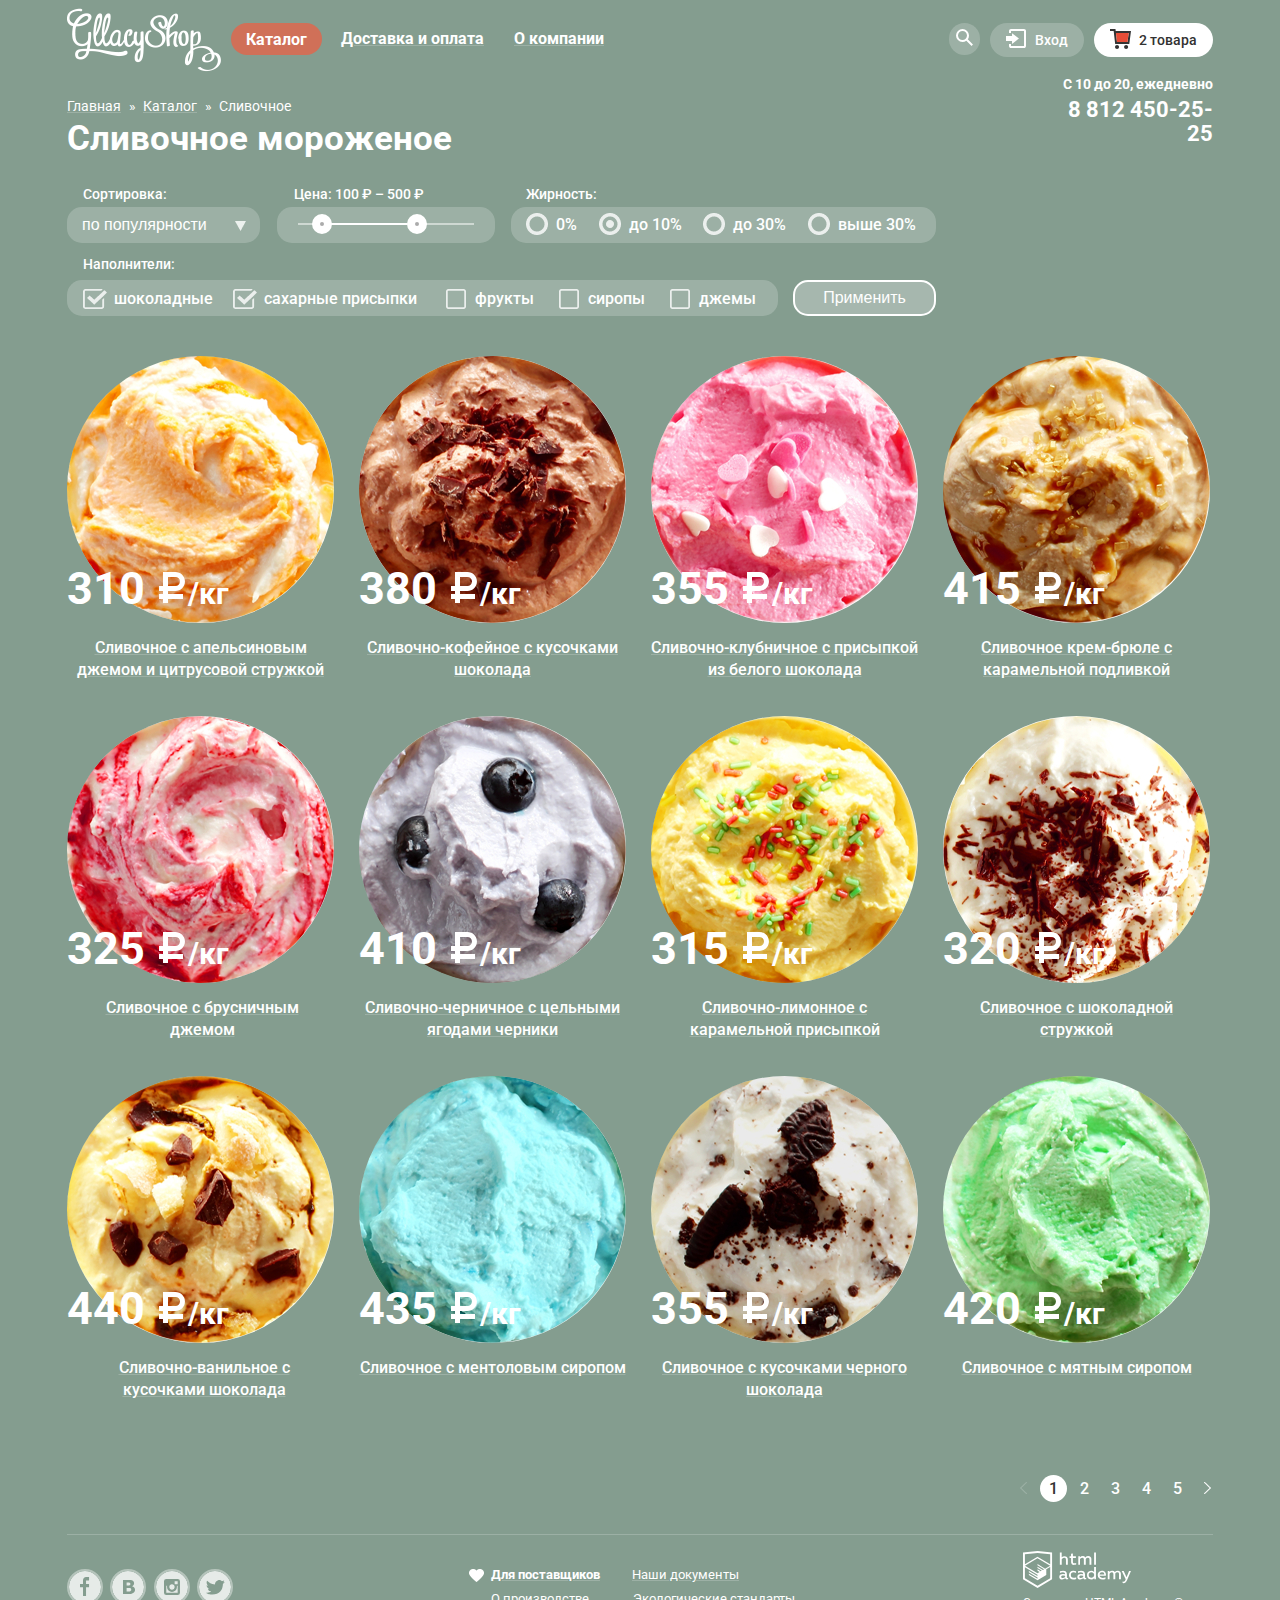
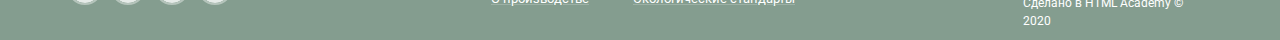
==== catalog.html @ 9cf901d5 "коррекция названий" ====
<!DOCTYPE html>
<html lang="ru">

<head>
  <meta charset="utf-8">
  <title>HTML Academy: Глейси</title>
  <link href="https://fonts.googleapis.com/css?family=Roboto:400,500,700&amp;subset=cyrillic" rel="stylesheet">
  <link href="css/style.css" rel="stylesheet">
</head>

<body>
  <div class="site-wrapper-catalog">
    <div class="page">
      <div class="site-page">
        <header class="main-header">
          <a href="index.html" class="main-header-logo">
            <img src="img/index-logos.svg" width="154" height="64" alt="Логотип Gllacy">
          </a>

          <nav class="main-navigation">
            <ul class="site-navigation">
              <li class="page-current"><a class="current site-navigation-item">Каталог</a>
                <div class="container-sub-menu"></div>
                <ul class="catalog-sub-menu">
                  <li>Новинки</li>
                  <li class="catalog-sub-menu-current">Сливочное</li>
                  <li><a href="#.">Щербеты</a></li>
                  <li><a href="#.">Фруктовый лед</a></li>
                  <li><a href="#.">Мелорин</a></li>
                </ul>
              </li>
              <li><a class="site-navigation-item" href="#.">Доставка и оплата</a></li>
              <li><a class="site-navigation-item" href="#.">О компании</a></li>
            </ul>
          </nav>

          <div class="user-navigation">
            <div class="find">
              <button>
                <svg xmlns="http://www.w3.org/2000/svg" xmlns:xlink="http://www.w3.org/1999/xlink" width="17"
                  height="17" viewBox="0 0 17 17">
                  <path fill="#fff"
                    d="M16.958 15.527L11.75 10.32A6.455 6.455 0 0 0 13 6.5 6.5 6.5 0 1 0 6.5 13a6.465 6.465 0 0 0 3.839-1.263l5.205 5.204 1.414-1.414zM6.5 11C4.019 11 2 8.981 2 6.5S4.019 2 6.5 2 11 4.019 11 6.5 8.981 11 6.5 11z" />
                </svg>
              </button>
              <div class="container-find-popup"></div>
              <div class="find-popup">
                <form class="find" id="search-form" action="/" method="get">
                  <input type="text" placeholder="Что ищем?" />
                </form>
              </div>
            </div>

            <div class="login"><a class="login-link" href="login.html"><svg width="20" height="19" viewBox="0 0 20 19"
                  fill="none" xmlns="http://www.w3.org/2000/svg">
                  <path d="M6.04 14.88L12.96 9.5L6.04 4.13V7.04H0V11.96H6.04V14.88Z" fill="white" />
                  <path
                    d="M18 0H5C4.46957 0 3.96086 0.210714 3.58579 0.585786C3.21071 0.960859 3 1.46957 3 2V4H5V2H18V17H5V15H3V17C3 17.5304 3.21071 18.0391 3.58579 18.4142C3.96086 18.7893 4.46957 19 5 19H18C18.5304 19 19.0391 18.7893 19.4142 18.4142C19.7893 18.0391 20 17.5304 20 17V2C20 1.46957 19.7893 0.960859 19.4142 0.585786C19.0391 0.210714 18.5304 0 18 0Z"
                    fill="white" />
                </svg>Вход</a>
              <div class="container-login-popup"></div>
              <div class="login-popup">
                <form class="login-form" id="login-form" action="/" method="post">
                  <input type="email" name="email" placeholder="Электронная почта">
                  <input type="password" name="password" placeholder="Пароль">
                  <div class="links-container">
                    <button class="button button-login" type="button">Войти</button>
                    <div class="login-popup-links">
                      <a href="#.">Забыли пароль?</a>
                      <a href="#.">Новая регистрация</a>
                    </div>
                  </div>
                </form>
              </div>
            </div>

            <div class="basket">
              <a class="basket-full" href="#."><svg width="21" height="20" viewBox="0 0 21 20" fill="none"
                  xmlns="http://www.w3.org/2000/svg">
                  <path
                    d="M7.03359 20C8.14664 20 9.04894 19.1046 9.04894 18C9.04894 16.8954 8.14664 16 7.03359 16C5.92054 16 5.01823 16.8954 5.01823 18C5.01823 19.1046 5.92054 20 7.03359 20Z"
                    fill="#343434" />
                  <path
                    d="M16.1027 20C17.2157 20 18.118 19.1046 18.118 18C18.118 16.8954 17.2157 16 16.1027 16C14.9896 16 14.0873 16.8954 14.0873 18C14.0873 19.1046 14.9896 20 16.1027 20Z"
                    fill="#343434" />
                  <path
                    d="M5.70345 2L5.46161 0H0V2H3.66795L5.17946 15H19.2869L21 2H5.70345ZM17.5034 13H6.97313L5.96545 4H18.6924L17.5034 13Z"
                    fill="#343434" />
                  <path d="M5.93506 4.03003L6.97297 13H17.5032L18.6923 4.03003H5.93506Z" fill="#E84D37" />
                </svg>2 товара</a>
              <div class="basket-popup">
                <div class="basket-popup-container">
                  <ul class="basket-products">
                    <li class="basket-product">
                      <button class="basket-button-delete"></button>
                      <img src="img/product-one.jpg" width="33" height="33" alt="Сливочное">
                      <p>Пломбир с апельсиновым джемом</p>
                      <p class="weight-price">1,5 кг х <span class="price-for-kg">200 руб.</span></p>
                      <p class="final-price">300 руб.</p>
                    </li>

                    <li class="basket-product">
                      <button class="basket-button-delete"></button>
                      <img src="img/product-three.jpg" width="33" height="33" alt="Сливочно-клубничное">
                      <p class="product-name">Клубничный пломбир с присыпкой из белого шоколада</p>
                      <p class="weight-price">1,5 кг х <span class="price-for-kg">300 руб.</span></p>
                      <p class="final-price">450 руб.</p>
                    </li>
                  </ul>
                  <p class="total">Итого: 750 руб.</p>
                  <button class="button basket-button" type="button">Оформить заказ</button>
                </div>
              </div>
            </div>
          </div>
        </header>

        <div class="phone-number">
          <p>С 10 до 20, ежедневно</p>
          <a href="tel:+78124502525">8 812 450-25-25</a>
        </div>

        <main class="container-catalog">
          <section class="breadcrumbs">
            <h2 class="visually-hidden">Навигация по страницам</h2>
            <ul class="breadcrumbs">
              <li><a href="index.html">Главная</a></li>
              <li><a href="#.">Каталог</a></li>
              <li class="breadcrumbs-current">Сливочное</li>
            </ul>
          </section>

          <h1>Сливочное мороженое</h1>

          <section class="catalog-filter">
            <h2 class="visually-hidden">Сортировка мороженного по критериям</h2>
            <form class="filter" method="get" action="https://echo.htmlacademy.ru">
              <div class="filter-wrapper-1">
                <fieldset class="filter-sorting">
                  <legend class="legend">Сортировка:</legend>
                  <label class="visually-hidden" for="sorting">Сортировка:</label>
                  <select name="sorting" id="sorting" class="select">
                    <option>по популярности</option>
                    <option>сначала недорогие</option>
                    <option>сначала дорогие</option>
                    <option>по жирности</option>
                  </select>
                </fieldset>
                <fieldset class="filter-price">
                  <legend>Цена: 100 ₽ – 500 ₽</legend>
                  <div class="range-controls">
                    <div class="range-line">
                      <div class="range-line-selected"></div>
                    </div>
                    <div class="toggle toggle-min" tabindex="0"></div>
                    <div class="toggle toggle-max" tabindex="0"></div>
                  </div>
                </fieldset>

                <fieldset class="fat-filter">
                  <legend class="legend">Жирность:</legend>
                  <ul>
                    <li class="filter-option">
                      <input class="filter-input-radio visually-hidden" type="radio" name="fat-content" id="fat-0"
                        value="0">
                      <label for="fat-0">0%</label>
                    </li>
                    <li class="filter-option">
                      <input class="filter-input-radio visually-hidden" type="radio" name="fat-content" id="fat-less-10"
                        value="less-10" checked>
                      <label for="fat-less-10">до 10%</label>
                    </li>
                    <li class="filter-option">
                      <input class="filter-input-radio visually-hidden" type="radio" name="fat-content" id="fat-less-30"
                        value="less-30">
                      <label for="fat-less-30">до 30%</label>
                    </li>
                    <li class="filter-option">
                      <input class="filter-input-radio visually-hidden" type="radio" name="fat-content" id="fat-more-30"
                        value="more-30">
                      <label for="fat-more-30">выше 30%</label>
                    </li>
                  </ul>
                </fieldset>
              </div>
              <div class="filter-wrapper-2">
                <fieldset class="filler-filter">
                  <legend class="legend">Наполнители:</legend>
                  <ul>
                    <li class="filter-option">
                      <input class="filter-input-checkbox visually-hidden" type="checkbox" name="chocolate"
                        id="filter-chocolate" checked>
                      <label for="filter-chocolate">шоколадные</label>
                    </li>
                    <li class="filter-option">
                      <input class="filter-input-checkbox visually-hidden" type="checkbox" name="sugar"
                        id="filter-sugar" checked>
                      <label for="filter-sugar">сахарные присыпки</label>
                    </li>
                    <li class="filter-option">
                      <input class="filter-input-checkbox visually-hidden" type="checkbox" name="fruits"
                        id="filter-fruits">
                      <label for="filter-fruits">фрукты</label>
                    </li>
                    <li class="filter-option">
                      <input class="filter-input-checkbox visually-hidden" type="checkbox" name="syrops"
                        id="filter-syrops">
                      <label for="filter-syrops">сиропы</label>
                    </li>
                    <li class="filter-option">
                      <input class="filter-input-checkbox visually-hidden" type="checkbox" name="jams" id="filter-jams">
                      <label for="filter-jams">джемы</label>
                    </li>
                  </ul>
                </fieldset>
                <button type="submit" class="filter-button">Применить</button>
              </div>
            </form>
          </section>

          <section class="products">
            <ul class="products-list">
              <li class="product-item">
                <img src="img/product-one.jpg" width="267" height="267" alt="Сливочное">
                <p class="price">310<span class="currency-weight">/кг</span></p>
                <a href="#.">Сливочное с апельсиновым джемом и цитрусовой стружкой</a>
                <div class="preview">
                  <button class="button" type="button">Быстрый просмотр</button>
                </div>
              </li>
              <li class="product-item">
                <img src="img/product-two.jpg" width="267" height="267" alt="Сливочно-кофейное">
                <p class="price">380<span class="currency-weight">/кг</span></p>
                <a href="#.">Сливочно-кофейное с кусочками шоколада</a>
                <div class="preview">
                  <button class="button" type="button">Быстрый просмотр</button>
                </div>
              </li>
              <li class="product-item">
                <img src="img/product-three.jpg" width="267" height="267" alt="Сливочно-клубничное">
                <p class="price">355<span class="currency-weight">/кг</span></p>
                <a href="#.">Сливочно-клубничное с присыпкой из белого шоколада</a>
                <div class="preview">
                  <button class="button" type="button">Быстрый просмотр</button>
                </div>
              </li>
              <li class="product-item">
                <img src="img/product-four.jpg" width="267" height="267" alt="крем-брюле">
                <p class="price">415<span class="currency-weight">/кг</span></p>
                <a href="#.">Сливочное крем-брюле с карамельной подливкой</a>
                <div class="preview">
                  <button class="button" type="button">Быстрый просмотр</button>
                </div>
              </li>
              <li class="product-item">
                <img src="img/product-five.jpg" width="267" height="267" alt="Сливочное">
                <p class="price">325<span class="currency-weight">/кг</span></p>
                <a href="#.">Сливочное с брусничным джемом</a>
                <div class="preview">
                  <button class="button" type="button">Быстрый просмотр</button>
                </div>
              </li>
              <li class="product-item">
                <img src="img/product-six.jpg" width="267" height="267" alt="Сливочно-кофейное">
                <p class="price">410<span class="currency-weight">/кг</span></p>
                <a href="#.">Сливочно-черничное с цельными ягодами черники</a>
                <div class="preview">
                  <button class="button" type="button">Быстрый просмотр</button>
                </div>
              </li>
              <li class="product-item">
                <img src="img/product-seven.jpg" width="267" height="267" alt="Сливочно-клубничное">
                <p class="price">315<span class="currency-weight">/кг</span></p>
                <a href="#.">Сливочно-лимонное с карамельной присыпкой</a>
                <div class="preview">
                  <button class="button" type="button">Быстрый просмотр</button>
                </div>
              </li>
              <li class="product-item">
                <img src="img/product-eight.jpg" width="267" height="267" alt="крем-брюле">
                <p class="price">320<span class="currency-weight">/кг</span></p>
                <a href="#.">Сливочное с шоколадной стружкой</a>
                <div class="preview">
                  <button class="button" type="button">Быстрый просмотр</button>
                </div>
              </li>
              <li class="product-item">
                <img src="img/product-nine.jpg" width="267" height="267" alt="Сливочное">
                <p class="price">440<span class="currency-weight">/кг</span></p>
                <a href="#.">Сливочно-ванильное с кусочками шоколада</a>
                <div class="preview">
                  <button class="button" type="button">Быстрый просмотр</button>
                </div>
              </li>
              <li class="product-item">
                <img src="img/product-ten.jpg" width="267" height="267" alt="Сливочно-кофейное">
                <p class="price">435<span class="currency-weight">/кг</span></p>
                <a href="#.">Сливочное с ментоловым сиропом</a>
                <div class="preview">
                  <button class="button" type="button">Быстрый просмотр</button>
                </div>
              </li>
              <li class="product-item">
                <img src="img/product-eleven.jpg" width="267" height="267" alt="Сливочно-клубничное">
                <p class="price">355<span class="currency-weight">/кг</span></p>
                <a href="#.">Сливочное с кусочками черного шоколада</a>
                <div class="preview">
                  <button class="button" type="button">Быстрый просмотр</button>
                </div>
              </li>
              <li class="product-item">
                <img src="img/product-twelve.jpg" width="267" height="267" alt="крем-брюле">
                <p class="price">420<span class="currency-weight">/кг</span></p>
                <a href="#.">Сливочное с мятным сиропом</a>
                <div class="preview">
                  <button class="button" type="button">Быстрый просмотр</button>
                </div>
              </li>
            </ul>
          </section>

          <div class="paginator">
            <ul class="pagination">
              <li class="disabled"><a href="#."><img src="img/pagination-back.png" width="7" height="12"
                    alt="arrow-back"></a></li>
              <li class="pagination-current"><a href="#.">1</a></li>
              <li><a href="#.">2</a></li>
              <li><a href="#.">3</a></li>
              <li><a href="#.">4</a></li>
              <li><a href="#.">5</a></li>
              <li><a href="#."><img src="img/pagination-next.png" width="7" height="12" alt="arrow-next"></a></li>
            </ul>
          </div>
        </main>

        <footer class="footer footer-catalog">
          <ul class="footer-social">
            <li>
              <a class="social-button" href="#.">
                <svg xmlns="http://www.w3.org/2000/svg" width="32" height="32" viewBox="0 0 32 32">
                  <path fill="#FFF"
                    d="M16 0C7.164 0 0 7.163 0 16s7.164 16 16 16c8.837 0 16-7.164 16-16S24.837 0 16 0zm4.062 9.455h-3.021v3.444h3.021v3.445h-3.021v8.61H14.02v-8.61H11v-3.445h3.021V9.455c0-1.902 1.353-3.445 3.021-3.445h3.021v3.445z" />
                </svg>
              </a>
            </li>
            <li>
              <a class="social-button" href="#.">
                <svg xmlns="http://www.w3.org/2000/svg" width="32" height="32" viewBox="0 0 32 32">
                  <g fill="#FFF">
                    <path
                      d="M16.637 14.495c.402-.019.719-.082.951-.188.326-.145.54-.33.641-.559.101-.229.15-.496.15-.797 0-.232-.058-.465-.174-.697-.116-.232-.322-.405-.617-.517-.264-.1-.592-.155-.984-.165a76.242 76.242 0 0 0-1.652-.014h-.339v2.965h.565c.571 0 1.057-.009 1.459-.028zM18.118 17.084c-.282-.081-.672-.125-1.166-.132a127.97 127.97 0 0 0-1.55-.009h-.79v3.493h.264c1.014 0 1.74-.003 2.18-.009a3.2 3.2 0 0 0 1.212-.245c.377-.157.633-.364.774-.625s.214-.562.214-.9c0-.446-.088-.788-.261-1.03-.17-.241-.464-.423-.877-.543z" />
                    <path
                      d="M16 0C7.164 0 0 7.164 0 16c0 8.837 7.164 16 16 16 8.837 0 16-7.163 16-16 0-8.836-7.163-16-16-16zm6.602 20.531a3.73 3.73 0 0 1-1.124 1.327c-.552.415-1.161.71-1.823.886s-1.501.264-2.519.264h-6.121V8.987h5.443c1.13 0 1.957.038 2.48.113a5.126 5.126 0 0 1 1.561.5c.533.27.929.632 1.189 1.087.26.455.392.975.392 1.558 0 .678-.179 1.278-.536 1.795-.358.518-.863.92-1.517 1.208v.075c.917.182 1.642.559 2.179 1.13.537.571.807 1.325.807 2.261 0 .678-.138 1.283-.411 1.817z" />
                  </g>
                </svg>
              </a>
            </li>
            <li>
              <a class="social-button" href="#.">
                <svg xmlns="http://www.w3.org/2000/svg" width="32" height="32" viewBox="0 0 32 32">
                  <g fill="#FFF">
                    <path
                      d="M20.916 16a4.938 4.938 0 1 1-9.877 0c0-.394.051-.773.138-1.14h-.897v6.838h11.396V14.86h-.897c.086.367.137.746.137 1.14z" />
                    <path
                      d="M15.978 18.659c1.466 0 2.659-1.193 2.659-2.659s-1.193-2.659-2.659-2.659c-1.466 0-2.659 1.193-2.659 2.659s1.192 2.659 2.659 2.659zM18.637 10.302h3.039v3.039h-3.039z" />
                    <path
                      d="M16 0C7.164 0 0 7.164 0 16c0 8.837 7.164 16 16 16 8.837 0 16-7.163 16-16 0-8.836-7.163-16-16-16zm7.955 21.698a2.285 2.285 0 0 1-2.279 2.279H10.279A2.285 2.285 0 0 1 8 21.698V10.302a2.286 2.286 0 0 1 2.279-2.279h11.396a2.286 2.286 0 0 1 2.279 2.279v11.396z" />
                  </g>
                </svg>
              </a>
            </li>
            <li>
              <a class="social-button" href="#.">
                <svg xmlns="http://www.w3.org/2000/svg" width="32" height="32" viewBox="0 0 32 32">
                  <path fill="#FFF"
                    d="M16 0C7.164 0 0 7.164 0 16c0 8.837 7.164 16 16 16 8.837 0 16-7.163 16-16 0-8.836-7.163-16-16-16zm7.944 12.809c-.251 6.516-3.463 10.832-10.992 10.702h-.486c-.447 0-4.543-.443-5.344-1.823 2.479.19 4.247-.406 5.12-1.136-1.048-.289-2.923-.461-3.251-2.848.384.104.618.221 1.299.113-1.307-.824-2.758-1.519-2.679-3.643.311.317 1.164.518 1.46.457-.768-.233-2.149-3.244-.974-4.781 1.984 1.79 4.075 3.482 7.804 3.643.227-2.214 1.24-3.699 3.168-4.325 1.84-.479 3.255.26 3.901 1.138.737-.224 1.453-.466 2.193-.685-.004.833-.569 1.463-.935 1.709.747.165 1.423-.475 1.423-.475-.184.963-1.094 1.725-1.707 1.954z" />
                </svg>
              </a>
            </li>
          </ul>

          <ul class="about-company">
            <li><a href="#.">Для поставщиков</a></li>
            <li><a href="#.">Наши документы</a></li>
            <li><a href="#.">О производстве</a></li>
            <li><a href="#.">Экологические стандарты</a></li>
          </ul>

          <div class="footer-copyright">
            <a class="footer-copyright-logo">
              <svg id="Layer_1" data-name="Layer 1" xmlns="http://www.w3.org/2000/svg" viewBox="0 0 108.08 36.85"
                width="108" height="39">
                <title>HTML-Academy</title>
                <path
                  d="M44.61,26.88a2,2,0,0,0,.55-0.1v1.33a3.25,3.25,0,0,1-1.18.21,1.67,1.67,0,0,1-1.67-1,4.84,4.84,0,0,1-3.14,1.08c-1.51,0-2.91-.83-2.91-2.55,0-2.13,2-2.79,3.71-2.79a11.08,11.08,0,0,1,2.17.25v-0.3c0-1-.76-1.77-2.19-1.77a7.42,7.42,0,0,0-3,.64v-1.7a10.21,10.21,0,0,1,3.19-.55c2.36,0,3.81,1.12,3.81,3.65v3a0.54,0.54,0,0,0,.49.59h0.17Zm-6.44-1.13A1.35,1.35,0,0,0,39.63,27h0.11a3.39,3.39,0,0,0,2.41-1V24.58a9.72,9.72,0,0,0-1.81-.21c-1,0-2.16.33-2.16,1.38h0Zm12.36-6.11a5,5,0,0,1,2.57.64V22a4.08,4.08,0,0,0-2.3-.7,2.75,2.75,0,1,0,0,5.49,5,5,0,0,0,2.43-.64v1.71a6.27,6.27,0,0,1-2.76.57A4.21,4.21,0,0,1,46,24.51q0-.21,0-0.41a4.32,4.32,0,0,1,4.18-4.46h0.38Zm12.17,7.24a2,2,0,0,0,.55-0.1v1.33a3.25,3.25,0,0,1-1.18.21,1.67,1.67,0,0,1-1.67-1,4.84,4.84,0,0,1-3.14,1.08c-1.51,0-2.91-.83-2.91-2.55,0-2.13,2-2.79,3.71-2.79a11.08,11.08,0,0,1,2.17.25v-0.3c0-1-.76-1.77-2.19-1.77a7.42,7.42,0,0,0-3,.64v-1.7a10.21,10.21,0,0,1,3.19-.55c2.36,0,3.81,1.12,3.81,3.65v3a0.54,0.54,0,0,0,.49.59h0.17Zm-6.44-1.13A1.35,1.35,0,0,0,57.73,27h0.11a3.39,3.39,0,0,0,2.41-1V24.58a9.72,9.72,0,0,0-1.81-.21c-1.06,0-2.16.33-2.16,1.38h0ZM73,16V28.2H71.35V26.88a3.88,3.88,0,0,1-3.19,1.54,4.4,4.4,0,0,1,0-8.78,3.81,3.81,0,0,1,3,1.3V16H73Zm-4.53,5.22a2.76,2.76,0,1,0,0,5.52A2.86,2.86,0,0,0,71.15,25V23A2.91,2.91,0,0,0,68.49,21.27ZM79,19.64c3.31,0,4.46,2.68,3.92,5.09H76.7c0.21,1.5,1.67,2.11,3.19,2.11a6.11,6.11,0,0,0,2.64-.59v1.6a7.14,7.14,0,0,1-3,.57C77,28.42,74.78,27,74.78,24a4.18,4.18,0,0,1,4-4.39H79Zm0.09,1.54a2.28,2.28,0,0,0-2.44,2.1v0.06H81.3A2,2,0,0,0,79.13,21.18Zm5.73,7V19.87h1.65v1a3.81,3.81,0,0,1,2.78-1.27A2.86,2.86,0,0,1,91.89,21a4.12,4.12,0,0,1,2.91-1.33A3.06,3.06,0,0,1,98,23V28.2h-1.9V23.05a1.59,1.59,0,0,0-1.42-1.75H94.42a2.8,2.8,0,0,0-2.07,1.12V28.2h-1.9V23.05A1.59,1.59,0,0,0,89,21.31H88.8a3,3,0,0,0-2.21,1.29v5.63H84.86Zm21.31-8.33h1.9l-3.91,9.46c-0.9,2.17-2.09,2.86-3.35,2.86a4.76,4.76,0,0,1-1.1-.14V30.46a2.86,2.86,0,0,0,.85.12c0.9,0,1.58-.64,2.07-1.9l0.17-.42-4-8.4h2l2.86,6.29ZM38.73,1.46V6.22a3.81,3.81,0,0,1,2.7-1.14,3.25,3.25,0,0,1,3.44,3.4v5.15H43V8.72a1.81,1.81,0,0,0-1.61-2h-0.3a2.93,2.93,0,0,0-2.32,1.39v5.52h-1.9V1.46h1.9ZM49.94,2.31v3h3V6.91h-3v3.81c0,1.1.5,1.46,1.58,1.46a4.49,4.49,0,0,0,1.69-.33v1.6A6.8,6.8,0,0,1,51,13.8a2.55,2.55,0,0,1-2.86-2.74V6.89H46.58V5.26h1.5V2.74Zm5.4,11.31V5.28H57v1A3.81,3.81,0,0,1,59.77,5a2.86,2.86,0,0,1,2.6,1.33A4.12,4.12,0,0,1,65.28,5,3.06,3.06,0,0,1,68.44,8.4v5.21h-1.9V8.46a1.59,1.59,0,0,0-1.42-1.75H64.89a2.8,2.8,0,0,0-2.07,1.12v5.78h-1.9V8.46A1.59,1.59,0,0,0,59.5,6.71H59.27A3,3,0,0,0,57.06,8v5.63H55.34ZM71.17,1.45H73V13.6H71.17V1.45ZM14.71,0H14.55L0,1.54V28.21l14.55,8.66,14.55-8.66V1.54Zm12.5,27.1L14.55,34.64,1.9,27.12V16.18l12.59,7.5V25L5.86,19.9v1.31l8.68,5.21v1.39L5.87,22.65V24l8.68,5.21,8.75-5.24V18.31L27.2,16V27.12Zm0-12.53-3.48,2-1.6,1L14.51,13v1.31L21,18.23H21l-0.14.09-1,.54-5.37-3.2V17l4.24,2.52-1,.67-3.2-1.9v1.31l2.1,1.24L14.5,22.1,2,14.65,14.51,7.11Zm0-1.32L14.49,5.76,1.91,13.25v-10L14.56,1.92,27.21,3.25v10h0Z"
                  transform="translate(0 -0.02)" fill="#fff" />
              </svg>
            </a>
            <p>Сделано в <a href="https://htmlacademy.ru/intensive/htmlcss">HTML Academy </a>© 2020</p>
          </div>
        </footer>
      </div>
    </div>
  </div>
</body>

</html>
---- css/style.css ----
body {
  width: 100%;
  margin: 0;
  padding: 0;
  color: #000000;
  font-family: "Roboto", Arial, sans-serif;
  font-size: 16px;
  font-weight: 400;
  line-height: 22px;
}

.page {
  max-width: 1200px;
  margin: auto;
  padding: 0;
  color: #000000;
}

.site-page {
  width: 1146px;
  padding-left: 27px;
  padding-right: 27px;
  margin: 0 auto;
  position: relative;
}

.visually-hidden {
  position: absolute;
  width: 1px;
  height: 1px;
  margin: -1px;
  border: 0;
  padding: 0;
  white-space: nowrap;
  clip-path: inset(100%);
  clip: rect(0 0 0 0);
  overflow: hidden;
}

.button {
  display: inline-block;
  padding: 10px 44px;
  font-size: 18px;
  font-weight: 700;
  line-height: 24px;
  text-align: center;
  color: #ffffff;
  vertical-align: top;
  text-decoration: none;
  text-shadow: 0 2px 5px rgba(160, 32, 11, 0.76);
  background: #f26843;
  background: linear-gradient(to bottom, #f26843 0%, #e74a35 100%);
  border-radius: 50px;
  box-shadow: 0 2px 2px rgba(172, 16, 0, 0.64);
  border: none;
  outline: none;
  cursor: pointer;
  white-space: nowrap;
}

.button:hover {
  background: linear-gradient(to bottom, #f58669 0%, #ec6f5e 100%);
  box-shadow: 0 2px 2px rgba(172, 16, 0, 1);
}

.button:active {
  background: linear-gradient(to bottom, #d84732 0%, #e1613e 100%);
  box-shadow: inset 0 2px 2px rgba(172, 16, 0, 1);
}
/*!
  * ===========================================================
  * HEADER SECTION
  * ===========================================================
  */
.main-header {
  max-width: 1200px;
  display: flex;
  flex-direction: row;
  padding: 8px 0 10px 0;
}

.main-navigation {
  margin-left: 10px;
}

.site-navigation {
  margin: 12px 0px;
  padding: 0;
  display: flex;
  flex-wrap: wrap;
  font-size: 16px;
  font-weight: 700;
  line-height: 18px;
}

.site-navigation li {
  list-style: none;
}

.site-navigation a {
  padding: 10px 15px;
  color: #ffffff;
  background-color: transparent;
  list-style: none;
  text-decoration: none;
  display: block;
}

.site-navigation .site-navigation-item {
  text-decoration: underline;
  text-decoration-color: rgba(255, 255, 255, 0.2);
}

.site-navigation-item:hover {
  border-radius: 25px;
}

.site-navigation-item:active {
  box-shadow: inset 0px 2px 1px #696969;
}

.site-navigation a:hover {
  background-color: #ffffff;
  color: #000000;
  list-style: none;
}

.site-navigation a:active {
  background: #ededed;
}

.site-navigation > li {
  position: relative;
}

.catalog-sub-menu li,
.catalog-sub-menu a {
  margin: 0;
  padding: 0;
  list-style: none;
}

.catalog-sub-menu {
  position: absolute;
  color: #000000;
  top: 44px;
  left: -9px;
  z-index: 10;
  display: none;
  width: 146px;
  padding: 10px 0 0 0;
  box-shadow: 0 20px 20px rgba(0, 0, 0, 0.4);
  background-color: #ffffff;
  border-radius: 5px;
}

.catalog-sub-menu a {
  margin: 0;
  padding: 10px 20px 10px 21px;
  color: #000000;
  font-size: 14px;
  font-weight: 400;
  line-height: 16px;
  border-radius: 0;
}

.catalog-sub-menu li:first-child {
  padding: 0 20px 10px 21px;
  position: relative;
  font-weight: bold;
  font-size: 14px;
  line-height: 18px;
}

.catalog-sub-menu li:first-child:before {
  content: "";
  position: absolute;
  top: 28px;
  left: 7px;
  width: 128px;
  height: 1px;
  background-image: url("../img/catalog-line.png");
  background-repeat: no-repeat;
  background-position: 0 0;
}

.catalog-sub-menu li:last-child a {
  border-radius: 0 0 5px 5px;
}

.catalog-sub-menu li:last-child a:hover {
  border-radius: 0 0 5px 5px;
}

.catalog-sub-menu li:hover a {
  background-color: #fbded8;
}

.catalog-sub-menu li a:active {
  background-color: #f6b5a5;
}

.site-navigation > li:hover .catalog-sub-menu {
  display: block;
}

.user-navigation {
  padding: 0;
  display: flex;
  flex-wrap: wrap;
  font-size: 14px;
  font-weight: 500;
  line-height: 16px;
  margin: 15px 0px;
  margin-left: auto;
}

.user-navigation a:hover {
  background-color: #ffffff;
  color: #000000;
}

.find {
  position: relative;
}

.find button {
  padding: 6px 7px;
  border-radius: 25px;
  background-color: rgba(255, 255, 255, 0.2);
  outline: none;
  position: relative;
  border: none;
}

.find button:hover {
  background-color: #ffffff;
}

.find button:hover path,
.find button:focus path {
  fill: #000000;
}

.find-popup {
  max-width: 341px;
  max-height: 84px;
  box-shadow: 0 20px 20px rgba(0, 0, 0, 0.4);
  background: #f8f7f4;
  padding: 22px 13px;
  border-radius: 7px;
  top: 40px;
  right: 0px;
  position: absolute;
  z-index: 20;
  display: none;
}

.find-popup input {
  margin: 0;
  padding: 0;
  padding: 15px;
  width: 311px;
  height: 44px;
  border: 1px solid #d3d3d2;
  background-color: #ffffff;
  font-family: "Roboto", Arial, sans-serif;
  color: #000000;
  font-style: normal;
  font-weight: bold;
  font-size: 14px;
  line-height: 16px;
  outline-color: rgba(46, 136, 228, 0.52);
  border-radius: 7px;
  box-sizing: border-box;
}

.find-popup input::placeholder {
  font-family: "Roboto", Arial, sans-serif;
  color: #999999;
  font-style: normal;
  font-weight: normal;
  font-size: 14px;
  line-height: 16px;
  -moz-in: 10px;
}

.find:hover .find-popup {
  display: block;
}

.login {
  position: relative;
  margin: 0 10px;
}

.login-link {
  padding: 9px 16px 9px 45px;
  position: relative;
  color: #ffffff;
  background-color: rgba(255, 255, 255, 0.2);
  list-style: none;
  text-decoration: none;
  display: block;
  border-radius: 25px;
}

.login-link svg {
  content: "";
  position: absolute;
  top: 6px;
  left: 16px;
  width: 20px;
  height: 19px;
}

.login-link:hover svg path {
  fill: #000000;
}

.login {
  position: relative;
}

.login-popup {
  max-width: 277px;
  box-shadow: 0 20px 20px rgba(0, 0, 0, 0.4);
  background: #f8f7f4;
  padding: 20px 18px;
  border-radius: 7px;
  position: absolute;
  display: none;
  top: 40px;
  right: 0px;
  z-index: 20;
}

.login-popup input {
  width: 241px;
  height: 44px;
  margin-bottom: 20px;
  border-radius: 7px;
  padding: 15px;
  border: 1px solid #d3d3d2;
  background-color: #ffffff;
  box-sizing: border-box;
  font-family: "Roboto", Arial, sans-serif;
  color: #000000;
  font-style: normal;
  font-weight: bold;
  font-size: 14px;
  line-height: 16px;
  outline-color: rgba(46, 136, 228, 0.52);
}

.login-popup input::placeholder {
  font-family: "Roboto", Arial, sans-serif;
  color: #999999;
  font-style: normal;
  font-weight: normal;
  font-size: 14px;
  line-height: 16px;
}

.button-login {
  padding: 0px 25px;
  color: #fefefe;
  font-size: 18px;
  font-weight: 700;
  line-height: 24px;
}

.links-container {
  max-height: 44px;
  display: flex;
}

.login-popup-links a {
  padding: 0;
  margin: 0;
  width: 120px;
  display: inline-block;
  vertical-align: top;
  color: #323232;
  font-size: 13px;
  font-weight: 400;
  line-height: 24px;
  padding-left: 25px;
  background-color: transparent;
  text-decoration: underline;
  text-decoration-color: rgba(50, 50, 50, 0.302);
}

.login-popup-links {
  width: 120px;
  background: transparent;
}

.login-popup-links a:hover,
.login-popup-links a:active,
.login-popup-links a:focus {
  color: #e84d37;
  background-color: transparent;
  text-decoration-color: rgba(232, 77, 55, 0.302);
}

.login:hover .login-popup {
  display: block;
}

.basket {
  font-size: 14px;
  font-weight: 500;
  line-height: 16px;
}

.basket a {
  padding: 9px 16px 9px 45px;
  position: relative;
  color: #ffffff;
  background-color: rgba(255, 255, 255, 0.2);
  list-style: none;
  text-decoration: none;
  display: block;
  border-radius: 25px;
}

.basket-text svg{
  content: "";
  position: absolute;
  top: 6px;
  left: 16px;
  width: 21px;
  height: 20px;
  background-color: transparent;
}

.basket-text:hover svg g{
  fill: #000000;
}

.container-sub-menu {
  margin: 0;
  position: absolute;
  top: 38px;
  left: 5px;
  display: block;
  width: 80px;
  height: 10px;
  background-color: transparent;
}

.container-find-popup {
  margin: 0;
  position: absolute;
  top: 32px;
  left: 0px;
  z-index: 9;
  display: block;
  width: 30px;
  height: 10px;
  background-color: transparent;
}

.container-login-popup {
  margin: 0;
  position: absolute;
  top: 32px;
  left: 5px;
  z-index: 9;
  display: block;
  width: 80px;
  height: 10px;
  background-color: transparent;
}
/*!
  * ===========================================================
  * SLIDESHOW SECTION
  * ===========================================================
  */
.slider-show {
  min-height: 540px;
  position: relative;
  margin-bottom: 26px;
}

.site-wrapper {
  width: 100%;
  margin: 0 auto;
  padding: 0;
  color: #000000;
  background-color: #849d8f;
  background-image: url("../img/slider-1.png");
  background-repeat: no-repeat;
  background-position: top center;
  transition: background-image 0.5s ease, background-color 0.5s ease;
}

.site-wrapper-catalog {
  width: 100%;
  margin: auto;
  padding: 0;
  color: #000000;
  background-color: #849d8f;
  background-repeat: repeat;
  background-position: 0 0;
}

.site-wrapper-1 {
  background-color: #849d8f;
  background-image: url("../img/slider-1.png");
}

.site-wrapper-2 {
  background-color: #8996a6;
  background-image: url("../img/slider-2.png");
}

.site-wrapper-3 {
  background-color: #9d8b84;
  background-image: url("../img/slider-3.png");
}

.slider-container {
  width: 900px;
  margin-left: 27px;
  position: absolute;
  top: 310px;
  left: 100px;
  margin: 0 auto;
  padding: 0 20px;
}

.slider-item {
  position: relative;
  text-align: center;
  color: #ffffff;
}

.slider-list {
  margin: 0;
  padding: 0;
  list-style: none;
}

.slider {
  display: none;
}

.slider-current {
  display: block;
}

.slider-title {
  width: 700px;
  margin: 0 auto;
  padding: 6px 0 26px 0;
  font-size: 60px;
  font-weight: 700;
  line-height: 60px;
  text-align: center;
  color: #ffffff;
}

.slider-button {
  margin-left: auto;
  font-weight: 600;
  font-size: 31px;
  line-height: 41px;
}

.slider-controls {
  position: absolute;
  left: 0;
  bottom: 36px;
  z-index: 9;
  font-size: 0;
}

.slider-controls button {
  display: inline-block;
  width: 21px;
  height: 21px;
  margin-right: 8px;
  vertical-align: top;
  background-color: transparent;
  border: 2px solid #ffffff;
  border-radius: 50%;
  cursor: pointer;
  outline: none;
}

.slider-controls .current {
  background-color: #ffffff;
}

.slider-controls button:hover {
  background: rgba(255, 255, 255, 0.4);
}

.slider-controls button:active {
  background: rgba(255, 255, 255, 1);
}

.phone-number {
  width: 168px;
  position: absolute;
  text-align: right;
  top: 76px;
  right: 27px;
  z-index: 19;
}

.phone-number p {
  color: #ffffff;
  font-size: 14px;
  font-weight: 700;
  line-height: 16px;
  z-index: -1;
}

.phone-number a {
  display: inline-block;
  margin: 0;
  padding: 0;
  color: #ffffff;
  font-size: 22px;
  font-weight: 700;
  line-height: 24px;
  padding-top: 6px;

}
/*!
  * ===========================================================
  * PRODUCTS SECTION
  * ===========================================================
  */
.products {
  color: #ffffff;
}

.products-list {
  display: flex;
  flex-wrap: wrap;
  justify-content: space-between;
}
.products-list li {
  list-style: none;
  margin: 0;
  padding: 0;
  list-style: none;
  display: inline-block;
  margin-bottom: 35px;
}

.product-item {
  width: 270px;
  position: relative;
  z-index: 0;
}

.product-item img {
  border-radius: 50%;
}

.hit {
  position: relative;
}

.hit:before {
  content: "";
  position: absolute;
  width: 61px;
  height: 61px;
  background-image: url("../img/hit.svg");
  background-position: 0 0;
  background-repeat: no-repeat;
  top: 0px;
  left: 0px;
  z-index: 3;
}

.price {
  font-size: 45px;
  font-weight: 700;
  line-height: 45px;
  position: absolute;
  bottom: 65px;
  left: 0px;
}

.currency-weight:before {
  position: absolute;
  content: "";
  position: absolute;
  width: 30px;
  height: 35px;
  top: 4px;
  left: 90px;
  background-image: url("../img/ruble.svg");
  background-position: 0 0;
  background-repeat: no-repeat;
}

.currency-weight {
  padding-left: 43px;
  font-size: 30px;
  font-weight: 700;
  line-height: 45px;
}

.product-item a {
  padding: 0;
  padding-top: 8px;
  margin: 0;
  width: 267px;
  cursor: pointer;
  font-weight: 500;
  font-size: 16px;
  line-height: 22px;
  color: #ffffff;
  text-decoration: underline;
  text-decoration-color: rgba(255, 255, 255, 0.2);
  display: inline-block;
  vertical-align: middle;
  text-align: center;
}

.product-item a:hover,
.product-item a:active {
  color: #FFBC9E;
  text-decoration-color: rgba(255, 188, 158, 0.3);
}

.preview {
  display: none;
  position: absolute;
  bottom: -75px;
  left: -4.86%;
  width: 100%;
  height: 105%;
  padding: 20px 4.86%;
  padding-bottom: 48px;
  background-color: rgba(255, 255, 255, 0.3);
  text-align: center;
  border-radius: 5px;
  box-shadow: 0px 20px 20px 0px rgba(0, 0, 0, 0.4);
  z-index: -1;
}

.product-item:hover .preview {
  display: block;
}

.preview button {
  margin-top: 320px;
  z-index: 2;
}

.product-item:hover .preview,
.product-item:focus .preview,
.product-item:hover .preview button,
.product-item:focus .preview button {
  opacity: 1;
}

.product-item:hover,
.product-item:focus {
  z-index: 1;
}
/*!
  * ===========================================================
  *  SECTION BLOCKS
  * ===========================================================
  */
.blocks {
  min-height: 306px;
  margin-top: 6px;
  margin-bottom: 40px;
}

.seo {
  padding: 24px 23px 30px 20px;
  text-align: left;
  background-image: url("../img/seo-backgrond.png");
  background-color: transparent;
  background-position: 0 0;
  background-repeat: repeat;
  display: flex;
  flex-wrap: wrap;
  border-radius: 20px;
  margin-bottom: 40px;
  
}

.seo h2 {
  margin: 0;
  padding: 0;
  width: 100%;
  font-size: 24px;
  font-weight: 700;
  line-height: 30px;
  color: #323232;
}

.text {
  margin: 0;
  padding: 0;
  padding-left: 53px;
  display: flex;
  justify-content: space-between;
  flex-wrap: wrap;
}

.text li {
  color: #3c2f29;
  list-style: none;
  position: relative;
  width: 480px;
  position: relative;
  font-size: 16px;
  line-height: 22px;
  font-weight: 400;
  padding-top: 20px;
}

.text li:first-child::before {
  content: "";
  position: absolute;
  width: 49px;
  height: 49px;
  left: -55px;
  top: 6px;
  background-image: url("../img/icecream.svg");
  background-repeat: no-repeat;
  background-position: 0 0px;
}
.text li:nth-child(2):before {
  content: "";
  position: absolute;
  width: 49px;
  height: 49px;
  left: -55px;
  top: 6px;
  background-image: url("../img/cow.svg");
  background-position: 0 0;
  background-repeat: no-repeat;
}

.text li:nth-child(3):before {
  content: "";
  position: absolute;
  width: 49px;
  height: 49px;
  left: -55px;
  top: 8px;
  background-image: url("../img/leaf.svg");
  background-repeat: no-repeat;
  background-position: 0 0;
}

.text li:last-child:before {
  content: "";
  position: absolute;
  width: 49px;
  height: 49px;
  left: -55px;
  top: 8px;
  background-image: url("../img/termo.svg");
  background-position: 0 0;
  background-repeat: no-repeat;
}
/*!
  * ===========================================================
  *  SECTION CARDS
  * ===========================================================
  */
.cards {
  display: flex;
  justify-content: space-between;
  margin-bottom: 40px;
  box-sizing: border-box;
  width: 100%;
  margin-bottom: 38px;
}

.card {
  width: 560px;
  border-radius: 20px;
  padding: 16px 22px 22px 16px;
  text-align: left;
  
}

.card h2 {
  margin: 0;
  padding: 0;
  font-size: 35px;
  font-weight: 700;
  line-height: 41px;
  margin-bottom: 15px;
  box-sizing: border-box;
  width: 100%;
}

.card p {
  margin: 0;
  padding: 0;
  font-size: 18px;
  line-height: 22px;
  font-weight: 700;
  padding-bottom: 45px;
  box-sizing: border-box;
}

.card-raspberry {
  background: #9f0625;
  color: #ffffff;
  background-image: url("../img/raspberry.jpg");
  background-color: transparent;
  background-position: 0 0;
  background-repeat: no-repeat;
}

.card-chocolate {
  background: #260c00;
  color: #ffffff;
  background-image: url("../img/chocolate.jpg");
  background-color: transparent;
  background-position: 0 0;
  background-repeat: no-repeat;
  margin-left: 20px;
}

.card-raspberry,
.card-chocolate {
  position: relative;
}

.card-button {
  float: right;
  padding-left: 22px;
  padding-right: 22px;
}

.news {
  background-image: url("../img/blog-background.jpg");
  color: #323232;
  background-position: 0 0;
  background-repeat: no-repeat;
  padding-left: 20px;
  padding-top: 18px;
}

.news p {
  margin: 0;
  padding: 0;
  padding-bottom: 3px;
  color: #323232;
  font-size: 16px;
  font-weight: 500;
  line-height: 22px;
  width: 100%;
}

.news a {
  margin: 0;
  padding: 0;
  display: inline-block;
  width: 287px;
  font-size: 24px;
  font-weight: 700;
  line-height: 30px;
  color: #323232;
  background-color: rgba(255, 255, 255, 0.2);
}

.news a:hover,
.news a:focus,
.news a:active {
  color: #e84d37;
  -webkit-text-decoration-color: rgba(232, 77, 55, 0.302);
  text-decoration-color: rgba(232, 77, 55, 0.302);
}

.email {
  background: #f8f7f3;
  border: 5px solid transparent;
  border-image-source: url("../img/mail-border.png");
  border-image-slice: 5;
  margin-left: 32px;
}

.email p {
  color: #5b5a56;
  margin: 0;
  padding: 8px 0 45px 5px;
  font-size: 16px;
  line-height: 22px;
  font-weight: normal;
}

.email input {
  width: 368px;
  height: 44px;
  padding-left: 20px;
  padding-right: 20px;
  border-radius: 5px;
  outline-color: rgba(46, 136, 228, 0.52);
  border: 1px solid rgba(178, 178, 178, 0.52);
  margin: 0 0 10px 5px;
  box-sizing: border-box;
  font-family: "Roboto", Arial, sans-serif;
  color: #000000;
  font-style: normal;
  font-weight: bold;
  font-size: 16px;
  line-height: 24px;
}

.email button {
  padding: 10px 15px;
  margin-left: 5px;
}

.email input::placeholder {
  color: #999999;
  font-family: "Roboto", Arial, sans-serif;
  font-style: normal;
  font-weight: normal;
  font-size: 16px;
  line-height: 24px;
}
/*!
  * ===========================================================
  * MAP SECTION
  * ===========================================================
  */
.map {
  margin-top: 40px;
}

.map iframe {
  border: 0;
  width: 100%;
  height: 430px;
}

.map .site-page{
  position: relative;
}

.contacts-block {
  background: #ffffff;
  width: 300px;
  position: absolute;
  top: -375px;
  right: 27px;
  z-index: 1;
  border-radius: 20px;
}

.contacts-block-container {
  margin: 20px;
  margin-top: 30px;
}

.contacts-block-button {
  width: 98%;
  font-family: "Roboto", Arial, sans-serif;
  font-style: normal;
  font-weight: bold;
  font-size: 18px;
  line-height: 24px;
  padding: 10px 0;
  margin-bottom: 15px;
}

.contacts-block p {
  margin: 0;
  padding: 0;
  font-size: 14px;
  font-weight: 400;
  line-height: 20px;
  color: #323232;
}

.contacts-block p:nth-last-of-type(3) {
  padding-bottom: 20px;
}

.contacts-block p:nth-last-of-type(2) {
  padding-top: 3px;
}

.contacts-block p:last-of-type {
  padding-bottom: 25px;
}

.contacts-address b {
  font-family: "Roboto", Arial, sans-serif;
  color: #323232;
  font-style: normal;
  font-weight: bold;
  font-size: 18px;
  line-height: 24px;
}

.contacts-phone{
  display: inline-block;
  margin: 0;
  padding: 0;
  color: #323232;
  font-weight: bold;
  font-size: 18px;
  line-height: 24px;
  padding-bottom: 2px;
}
/*!
  * ===========================================================
  * FOOTER SECTION
  * ===========================================================
  */
.footer {
  margin: 0;
  padding: 0;
  min-height: 100px;
  flex-direction: row;
  flex-wrap: wrap;
  justify-content: space-between;
  color: #ffffff;
  display: grid;
  grid-template-columns: 166px 350px 190px;
}

.footer-social li,
ul,
a,
.about-company li,
a {
  list-style: none;
  margin: 0;
  padding: 0;
  color: #ffffff;
  text-decoration: none;
}

.footer-social {
  margin: 0;
  min-height: 39px;
  text-align: center;
  margin: auto 0;
  display: flex;
  justify-content: space-between;
  flex-wrap: wrap;
}

.footer-social li {
  display: inline-block;
}

.social-button svg {
  opacity: 0.8;
  border-radius: 50%;
  border: 2px solid rgba(255, 255, 255, 0.5);
}

.footer-social a:hover svg,
.footer-social a:focus svg {
  opacity: 1;
  border-radius: 50%;
  border: 2px solid rgba(255, 255, 255, 0.5);
}

.footer-social a:active svg {
  opacity: 1;
  border-radius: 50%;
  border: 2px solid rgba(255, 255, 255, 0.7);
}

.about-company {
  display: flex;
  height: 48px;
  width: 304px;
  flex-wrap: wrap;
  margin: auto 0;
  padding-top: 0px;
  padding-left: 38px;
}

.about-company li {
  list-style: none;
  margin: 0;
  padding: 0;
  font-size: 13px;
  line-height: 18px;
}

.about-company a {
  text-decoration: underline;
  text-decoration-color: rgba(255, 255, 255, 0.2);
}

.about-company li:first-child a {
  font-weight: 700;
  position: relative;
}

.about-company li:first-child a::before {
  content: "";
  position: absolute;
  top: 2px;
  left: -22px;
  width: 15px;
  height: 13px;
  background-image: url("../img/heart.svg");
  background-repeat: no-repeat;
  background-position: center;
}

.about-company li:nth-child(2) a {
  padding-left: 32px;
}

.about-company li:nth-child(4) a {
  padding-left: 44px;
}

.about-company a:hover,
.about-company a:active,
.about-company a:focus {
  color: #ffbc9e;
}

.footer-copyright {
  height: 60px;
  font-size: 12px;
  font-weight: 400;
  line-height: 18px;
  padding-top: 10px;
}

.footer-copyright-logo {
  display: block;
}

.footer-copyright a:hover,
.footer-copyright a:active,
.footer-copyright a:focus {
  color: #ffbc9e;
}

.footer-copyright p {
  display: inline-block;
  color: #ffffff;
  font-size: 12px;
  line-height: 18px;
  font-weight: 400;
  text-align: left;
}
/*!
  * ===========================================================
  * FEEDBACK POPUP SECTION
  * ===========================================================
  */
.overlay {
  display: none;
  position: fixed;
  top: 0;
  left: 0;
  height: 100%;
  width: 100%;
  background: rgba(0, 0, 0, 0.5);
  z-index: 10;
}

.overlay-show {
  display: block;
}

.popup {
  display: none;
  position: fixed;
  box-sizing: border-box;
  top: 110px;
  left: 50%;
  margin-left: -230px;
  padding: 15px 25px 27px 25px;
  width: 477px;
  background: #f8f7f4;
  border-radius: 5px;
  z-index: 11;
}

.popup-show {
  display: block;
}

.popup-error {
  animation: shake 0.6s;
}

.popup h2,
label,
input,
p {
  margin: 0;
  padding: 0;
}

.popup h2 {
  text-align: left;
  width: 100%;
  padding-bottom: 20px;
  font-size: 24px;
  line-height: 28px;
  font-weight: 500;
  color: #323232;
}

.popup label {
  color: rgb(153, 153, 153);
  text-align: left;
  color: #92c1f1;
  font-size: 12px;
  line-height: 24px;
  font-weight: 400;
}

.user-name,
.user-email,
.user-message {
  width: 267px;
  height: 42px;
  border-style: solid;
  border-width: 1px;
  border-radius: 5px;
  border-color: rgb(178, 178, 178);
  background-color: rgb(255, 255, 255);
  margin-bottom: 20px;
  box-sizing: border-box;
}

.user-message {
  width: 428px;
  padding-top: 10px;
  height: 150px;
  margin-bottom: 10px;
}

.feedback-form p {
  position: relative;
}

.feedback-form label {
  position: absolute;
  top: -20px;
  left: 15px;
}

.feedback-form input[type="text"]::placeholder,
.feedback-form input[type="email"]::placeholder,
.feedback-form input[type="password"]::placeholder,
.feedback-form textarea::placeholder {
  color: #999999;
  font-family: "Roboto", Arial, sans-serif;
  font-style: normal;
  font-weight: normal;
  font-size: 16px; 
}

.feedback-form input[type="text"],
.feedback-form input[type="email"],
.feedback-form input[type="password"],
.feedback-form textarea {
  padding: 15px;
  font-family: "Roboto", Arial, sans-serif;
  color: #000000;
  font-style: normal;
  font-weight: bold;
  font-size: 16px;
  line-height: 20px;
  outline-color: rgba(46, 136, 228, 0.52);
}

.feedback-form textarea {
  font-style: normal;
  font-weight: normal;
  font-size: 16px;
  line-height: 20px;
}

.popup-close {
  position: absolute;
  top: 5px;
  right: 20px;
  width: 18px;
  height: 17px;
  font-size: 0px;
  background-color: transparent;
  border: none;
  outline: none;
  cursor: pointer;
}

.popup-close::before {
  content: "";
  position: absolute;
  width: 18px;
  height: 17px;
  background-image: url("../img/close-cross.png");
  background-position: 0 0;
  background-repeat: no-repeat;
}

.popup button {
  float: right;
  padding-right: 20px;
  padding-left: 20px;
}
/*!
  * ===========================================================
  * CATALOG HEADER SECTION
  * ===========================================================
  */
.catalog-sub-menu .catalog-sub-menu-current {
  background-color: #d07058;
  padding: 10px 20px 10px 20px;
  color: #ffffff;
  text-decoration: none;
}

.page-current .current {
  margin-top: 3px;;
  margin-right: 4px;
  padding: 8px 15px 6px 15px;
  color: #ffffff;
  background-color: #d07058;
  border-radius: 25px;
  text-decoration: none;
}

.basket .basket-full {
  background-color: #fff;
  color: #323232;
}

.basket-full {
  position: relative;
  font-size: 14px;
  font-weight: 500;
  line-height: 16px;
  background-color: #fff;
}

.basket-full svg{
  content: "";
  position: absolute;
  top: 6px;
  left: 16px;
  width: 21px;
  height: 20px;
  background-color: transparent;
}

.basket {
  position: relative;
}

.basket-popup {
  position: absolute;
  width: 539px;
  height: 242px;
  top: 40px;
  right: 0;
  background: #f8f7f4;
  box-shadow: 0px 20px 20px rgba(0, 0, 0, 0.4);
  border-radius: 4px;
  z-index: 20;
  display: none;
}

.basket-popup-container {
  margin: 25px 14px 20px 14px;
}

.basket:hover .basket-popup {
  display: block;
}

.basket-products {
  border-bottom: 1px solid #cacac7;
}

.basket-products p {
  color: #323232;
  font-size: 13px;
  line-height: 16px;
  max-width: 216px;
}

.basket-products li {
  display: flex;
  flex-direction: row;
  position: relative;
  margin-bottom: 20px;
  vertical-align: middle;
}

.basket-button-delete {
  position: absolute;
  top: 4px;
  left: 5px;
  width: 11px;
  height: 11px;
  background-color: transparent;
  border: none;
  outline: none;
  cursor: pointer;
}

.basket-button-delete:before {
  content: "";
  position: absolute;
  width: 11px;
  height: 11px;
  background-image: url("../img/close-cross-small.png");
  background-position: 0 0;
  background-repeat: no-repeat;
}

.basket-products img {
  margin-left: 30px;
  margin-right: 13px;
  border-radius: 50%;
}

.weight-price {
  padding-left: 25px;
}

.final-price {
  padding-left: 25px;
}

.price-for-kg {
  color: #a0a09f;
}

.total {
  font-size: 15px;
  line-height: 16px;
  padding-top: 15px;
  padding-bottom: 15px;
  text-align: right;
}

.basket-button {
  float: right;
}

/*!
 * ===========================================================
 * CATALOG BREADCRUMBS SECTION
 * ===========================================================
 */
.breadcrumbs {
  list-style: none;
  display: flex;
  justify-content: flex-start;
  flex-wrap: wrap;
  margin: 0;
  padding: 5px 0 2px 0;
  position: relative;
}

.breadcrumbs li {
  font-size: 14px;
  font-weight: 400;
  line-height: 16px;
  margin-left: 10px;
  margin-right: 12px;
}

.breadcrumbs li:first-child {
  margin-left: 0px;
}

.breadcrumbs a {
  padding: 0;
  margin: 0;
  color: #ffffff;
  font-size: 14px;
  font-weight: 400;
  line-height: 16px;
  text-decoration: underline;
}

.breadcrumbs a:hover,
.breadcrumbs a:focus {
  text-decoration: none;
}

.breadcrumbs-current {
  color: #ffffff;
  font-size: 14px;
  font-weight: 400;
  line-height: 16px;
  margin-left: 15px;
}

.breadcrumbs-current::after {
  display: none;
}

.breadcrumbs li:first-child,
.breadcrumbs li:nth-child(2) {
  position: relative;
}

.breadcrumbs li:first-child::after,
.breadcrumbs li:nth-child(2)::after {
  content: "»";
  position: absolute;
  right: -15px;
}

.breadcrumbs a,
.breadcrumbs li {
  color: #ffffff;
  font-size: 14px;
  line-height: 16px;
  font-weight: 400;
}

.breadcrumbs a {
  text-decoration: underline;
  -webkit-text-decoration-color: rgba(255, 255, 255, 0.2);
  text-decoration-color: rgba(255, 255, 255, 0.2);
}

.breadcrumbs a:hover,
.breadcrumbs a:focus,
.breadcrumbs a:active {
  color: #ffbc9e;
  -webkit-text-decoration-color: rgba(255, 188, 158, 0.3);
  text-decoration-color: rgba(255, 188, 158, 0.3);
}

.container-catalog h1 {
  margin: 0;
  padding: 0;
  font-weight: bold;
  font-size: 35px;
  line-height: 41px;
  color: #ffffff;
  margin-bottom: 27px;
}
/*!
 * ===========================================================
 * CATALOG FILTERS SECTION
 * ===========================================================
 */

fieldset {
  margin: 0;
  padding: 0;
}

legend {
  margin: 5px;
}

.catalog-filter {
  margin-bottom: 40px;
}

.catalog-filter label,
.catalog-filter legend {
  color: #ffffff;
  font-size: 14px;
  line-height: 16px;
  font-weight: 500;
}

.filter-wrapper-1 select {
  width: 193px;
  height: 36px;
  border-radius: 15px;
}

.filter-wrapper-1,
.filter-wrapper-2 {
  display: flex;
  justify-content: space-between;
  width: 869px;
}

.filter-wrapper-1 {
  margin-bottom: 13px;
}
/*!
 * ===========================================================
 * CATALOG FILTERS - filter sorting SECTION
 * ===========================================================
 */
.filter-sorting legend {
  padding-left: 11px;
}

.select {
  padding-left: 15px;
  outline: none;
  cursor: pointer;
}

.select option {
  color: #323232;
}

.catalog-filter select::-ms-expand {
  display: none;
}

.catalog-filter select:hover {
  color: #323232;
}

.catalog-filter select:focus {
  background-color: #ffffff;
  color: #323232;
}

.catalog-filter select {
  border: none;
  color: #ffffff;
  font-size: 16px;
  line-height: 18px;
  font-weight: 500;
  -webkit-appearance: none;
  -moz-appearance: none;
  appearance: none;
  background-image: url("../img/arrow.png");
  background-position: 168px 14px;
  background-repeat: no-repeat;
}

.catalog-filter select:hover,
.catalog-filter select:focus {
  background-image: url("../img/arrow-b.png");
}

/*!
 * ===========================================================
 * CATALOG FILTERS - filter price SECTION
 * ===========================================================
 */

 .filter-price legend {
   padding-left: 12px;
 }

 .filter-price .left-price{
   padding-right: 15px;
 }

.range-controls {
  position: relative;
  width: 218px;
  height: 20px;
  border-radius: 15px;
  padding-top: 16px;
  background-color: #f1f1f1;
}

.range-line {
  width: 176px;
  height: 2px;
  background-color: rgba(255, 255, 255, 0.5);
  margin: 0 auto;
  position: relative;
}

.range-line-selected {
  position: absolute;
  top: 0px;
  left: 33px;
  right: 67px;
  height: 2px;
  background-color: rgb(255, 255, 255);
  margin: 0 auto;
}

.toggle {
  position: absolute;
  top: 7px;
  left: -8px;
  width: 4px;
  height: 4px;
  padding: 0;
  border: 8px solid #ffffff;
  background-color: #ababab;
  border-radius: 50%;
  cursor: pointer;
  outline: none;
}

.range-controls .toggle-min {
  left: 35px;
}

.range-controls .toggle-max {
  left: 130px;
}

/*!
 * ===========================================================
 * CATALOG FILTERS - fat filter SECTION
 * ===========================================================
 */

.fat-filter ul {
  display: flex;
  justify-content: space-between;
  margin: 0;
  padding: 0;
}

.fat-filter ul {
  width: 425px;
  height: 36px;
  border-radius: 15px;
}

.fat-filter legend {
  padding-left: 10px;
}

.fat-filter li {
  position: relative;
  padding-top: 7px;

}

.fat-filter li:first-child {
  margin-left: 45px;
}

.fat-filter li:last-child {
  margin-right: 20px;
}

.fat-filter label::before {
  content: "";
  position: absolute;
  top: 6px;
  left: -30px;
  width: 22px;
  height: 22px;
  background-image: url("../img/radio-off.png");
  background-repeat: no-repeat;
  background-position: center;
  cursor: pointer;
}

.filter-input-radio:checked + label::after {
  content: "";
  position: absolute;
  left: -23px;
  top: 13px;
  width: 8px;
  height: 8px;
  background-image: url("../img/dot.png");
  background-repeat: no-repeat;
  background-position: center;
  cursor: pointer;
}
/*!
 * ===========================================================
 * CATALOG FILTERS - filler filter SECTION
 * ===========================================================
 */
.filler-filter ul {
  width: 711px;
  height: 36px;
  border-radius: 15px;
  display: flex;
  justify-content: space-between;
  margin: 0;
  padding: 0;
}

.filler-filter label {
  position: relative;
}

.filler-filter legend {
  padding-left: 11px;
  padding-top: 0px;
  padding-bottom: 3px;
}

.filter-option {
  padding-top: 8px;
}

.filter-option label {
  color: #ffffff;
  font-size: 16px;
  line-height: 18px;
  font-weight: 500;
}

.filler-filter label {
  padding-left: 11px;
}

.filler-filter li:first-child {
  margin-left: 36px;
}

.filler-filter li:nth-child(2) {
  margin-left: -3px;
}

.filler-filter li:nth-child(3) {
  margin-left: 3px;
}

.filler-filter li:last-child {
  margin-right: 22px;
}

.filter-input-checkbox + label::before {
  content: "";
  position: absolute;
  left: -18px;
  top: 0px;
  width: 20px;
  height: 20px;
  background-image: url("../img/checkbox-off.png");
  background-repeat: no-repeat;
  background-position: center;
  cursor: pointer;
}

.filter-input-checkbox:checked + label::before {
  content: "";
  position: absolute;
  left: -22px;
  top: -2px;
  width: 27px;
  height: 23px;
  background-image: url("../img/checkbox-on.png");
  background-repeat: no-repeat;
  background-position: center;
  cursor: pointer;
}

.filter-input:disabled label {
  opacity: 0.2;
}

.catalog-filter fieldset {
  border: none;
}

.catalog-filter select,
.range-controls,
fieldset ul {
  background-color: rgba(255, 255, 255, 0.2);
}

.filter-option label:hover,
.filter-option label:focus {
  color: #ffffff;
}

.filter-option label:hover::before,
.filter-option label:focus::before,
.filter-option label:hover::after,
.filter-option label:focus::after,
.filter-option input:focus + label::before,
.filter-option input:focus + label::after {
  border-color: #ffffff;
}

.filter-input-checkbox:disabled + label::before,
.filter-input-checkbox:disabled + label::after,
.filter-input-radio:disabled + label::before,
.filter-input-radio:disabled + label::after {
  border-color: #b5c4bc;
}

button.filter-button {
  align-self: flex-end;
  width: 143px;
  height: 36px;
  border-radius: 15px;
  color: #ffffff;
  font-size: 16px;
  line-height: 18px;
  font-weight: 500;
  background-color: #a6b7ae;
  border-style: solid;
  border-width: 2px;
  border-color: rgb(255, 255, 255);
  cursor: pointer;
}

button.filter-button:hover,
button.filter-button:focus {
  background-color: #fbfcfb;
  color: #323232;
}

/*!
 * ===========================================================
 * CATALOG PAGINATION SECTION
 * ===========================================================
 */
.paginator {
  padding: 42px 0 34px 0;
  text-align: right;
}

.pagination ul,
li,
a {
  padding: 0;
  margin: 0;
}

.pagination li {
  list-style: none;
}

.pagination li {
  display: inline;
}

.pagination li:first-child {
  margin: 0;
  padding: 0;
}

.pagination li:last-child {
  margin-right: -7px;
  padding: 0;
}

.pagination a {
  padding: 4px 9px;
  border-radius: 15px;
  margin: 0px;
  font-weight: 500;
  font-size: 16px;
  line-height: 18px;
}

.disabled a {
  pointer-events: none;
}

.pagination a:hover,
.pagination a:focus {
  background-color: rgba(255, 255, 255, 0.2);
}

.pagination li:last-child:hover a,
.pagination a:last-child:focus a {
  background-color: transparent;
}

.pagination a:active {
  background-color: #ffffff;
  color: #323232;
}

.pagination-current a {
  background-color: #ffffff;
  color: #323232;
}

.site-wrapper-catalog .footer-catalog {
  border-top: 1px solid rgba(255, 255, 255, 0.2);
  padding-top: 5px;
}

.site-wrapper-catalog .products-list li:nth-child(5) a{
  width: 240px;
  padding-left: 15px;
} 

.site-wrapper-catalog .products-list li:nth-child(9) a{
  width: 240px;
  padding-left: 17px;
}
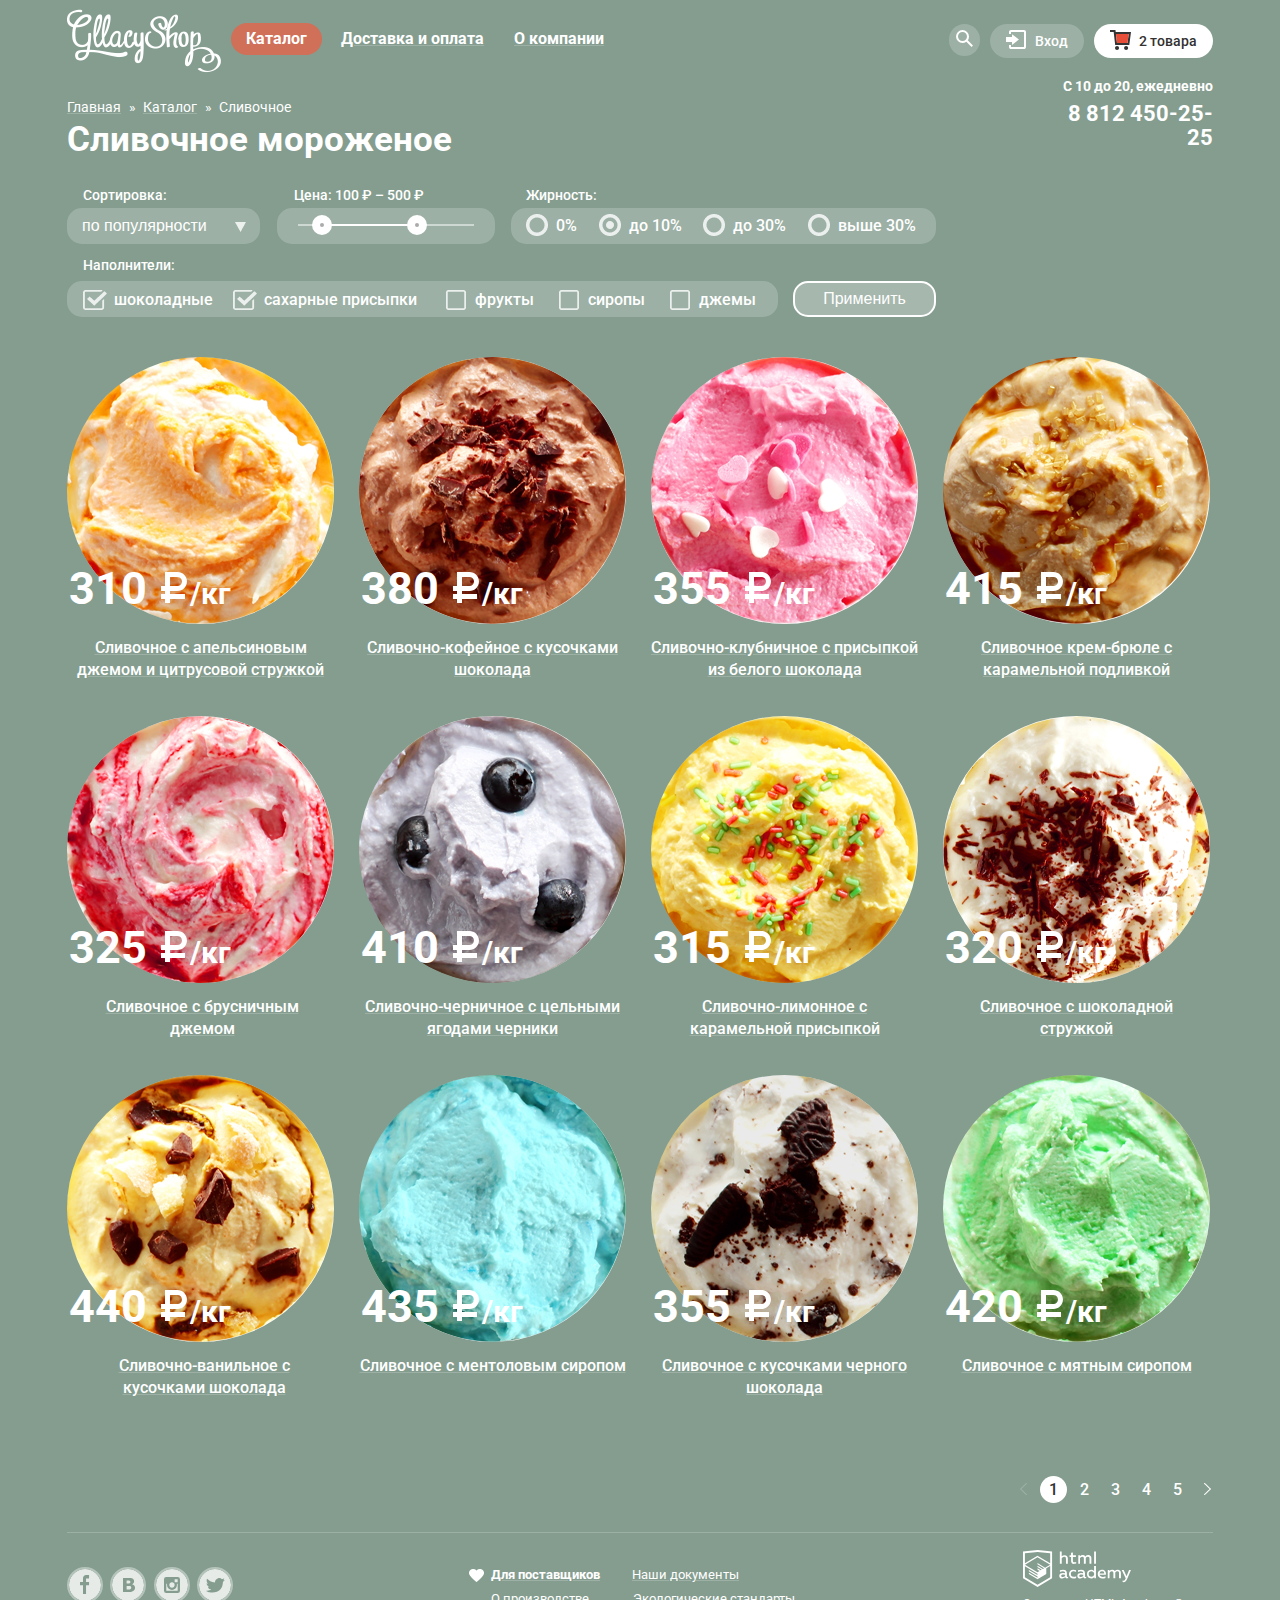
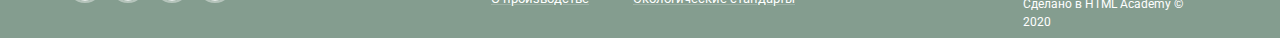
==== commit c46e8e38: "корректировка" ====
--- a/catalog.html
+++ b/catalog.html
@@ -20,14 +20,15 @@
           <nav class="main-navigation">
             <ul class="site-navigation">
               <li class="page-current"><a class="current site-navigation-item">Каталог</a>
-                <div class="container-sub-menu"></div>
-                <ul class="catalog-sub-menu">
-                  <li>Новинки</li>
-                  <li class="catalog-sub-menu-current">Сливочное</li>
-                  <li><a href="#.">Щербеты</a></li>
-                  <li><a href="#.">Фруктовый лед</a></li>
-                  <li><a href="#.">Мелорин</a></li>
-                </ul>
+                <div class="catalog-sub-menu-wrapper">
+                  <ul class="catalog-sub-menu">
+                    <li>Новинки</li>
+                    <li class="catalog-sub-menu-current">Сливочное</li>
+                    <li><a href="#.">Щербеты</a></li>
+                    <li><a href="#.">Фруктовый лед</a></li>
+                    <li><a href="#.">Мелорин</a></li>
+                  </ul>
+                </div>
               </li>
               <li><a class="site-navigation-item" href="#.">Доставка и оплата</a></li>
               <li><a class="site-navigation-item" href="#.">О компании</a></li>
@@ -219,6 +220,7 @@
           </section>
 
           <section class="products">
+            <h2 class="visually-hidden">Мороженое</h2>
             <ul class="products-list">
               <li class="product-item">
                 <img src="img/product-one.jpg" width="267" height="267" alt="Сливочное">
--- a/css/style.css
+++ b/css/style.css
@@ -76,7 +76,7 @@
   max-width: 1200px;
   display: flex;
   flex-direction: row;
-  padding: 8px 0 10px 0;
+  padding: 9px 0 10px 0;
 }
 
 .main-navigation {
@@ -84,7 +84,7 @@
 }
 
 .site-navigation {
-  margin: 12px 0px;
+  margin: 14px 0px;
   padding: 0;
   display: flex;
   flex-wrap: wrap;
@@ -98,7 +98,7 @@
 }
 
 .site-navigation a {
-  padding: 10px 15px;
+  padding: 7px 15px;
   color: #ffffff;
   background-color: transparent;
   list-style: none;
@@ -121,7 +121,7 @@
 
 .site-navigation a:hover {
   background-color: #ffffff;
-  color: #000000;
+  color: #323232;
   list-style: none;
 }
 
@@ -141,10 +141,7 @@
 }
 
 .catalog-sub-menu {
-  position: absolute;
-  color: #000000;
-  top: 44px;
-  left: -9px;
+  color: #323232;
   z-index: 10;
   display: none;
   width: 146px;
@@ -156,16 +153,17 @@
 
 .catalog-sub-menu a {
   margin: 0;
-  padding: 10px 20px 10px 21px;
-  color: #000000;
+  padding: 9px 20px 9px 21px;
+  color: #323232;
+  font-style: normal;
+  font-weight: normal;
   font-size: 14px;
-  font-weight: 400;
   line-height: 16px;
   border-radius: 0;
 }
 
 .catalog-sub-menu li:first-child {
-  padding: 0 20px 10px 21px;
+  padding: 0 20px 8px 21px;
   position: relative;
   font-weight: bold;
   font-size: 14px;
@@ -175,7 +173,7 @@
 .catalog-sub-menu li:first-child:before {
   content: "";
   position: absolute;
-  top: 28px;
+  top: 26px;
   left: 7px;
   width: 128px;
   height: 1px;
@@ -259,7 +257,7 @@
 .find-popup input {
   margin: 0;
   padding: 0;
-  padding: 15px;
+  padding: 12px 15px;
   width: 311px;
   height: 44px;
   border: 1px solid #d3d3d2;
@@ -282,8 +280,8 @@
   font-weight: normal;
   font-size: 14px;
   line-height: 16px;
-  -moz-in: 10px;
-}
+}
+
 
 .find:hover .find-popup {
   display: block;
@@ -340,7 +338,7 @@
   height: 44px;
   margin-bottom: 20px;
   border-radius: 7px;
-  padding: 15px;
+  padding: 12px 15px;
   border: 1px solid #d3d3d2;
   background-color: #ffffff;
   box-sizing: border-box;
@@ -439,15 +437,12 @@
   fill: #000000;
 }
 
-.container-sub-menu {
-  margin: 0;
-  position: absolute;
-  top: 38px;
-  left: 5px;
-  display: block;
-  width: 80px;
-  height: 10px;
-  background-color: transparent;
+.catalog-sub-menu-wrapper{
+  position: absolute;
+  top: 32px;
+  left: -6px;
+  padding-top: 5px;
+  z-index: 10;
 }
 
 .container-find-popup {
@@ -481,7 +476,7 @@
 .slider-show {
   min-height: 540px;
   position: relative;
-  margin-bottom: 26px;
+  margin-bottom: 24px;
 }
 
 .site-wrapper {
@@ -554,7 +549,7 @@
 .slider-title {
   width: 700px;
   margin: 0 auto;
-  padding: 6px 0 26px 0;
+  padding: 8px 0 26px 0;
   font-size: 60px;
   font-weight: 700;
   line-height: 60px;
@@ -563,7 +558,7 @@
 }
 
 .slider-button {
-  margin-left: auto;
+  margin: 0 auto;
   font-weight: 600;
   font-size: 31px;
   line-height: 41px;
@@ -572,7 +567,7 @@
 .slider-controls {
   position: absolute;
   left: 0;
-  bottom: 36px;
+  bottom: 38px;
   z-index: 9;
   font-size: 0;
 }
@@ -606,7 +601,7 @@
   width: 168px;
   position: absolute;
   text-align: right;
-  top: 76px;
+  top: 78px;
   right: 27px;
   z-index: 19;
 }
@@ -627,7 +622,7 @@
   font-size: 22px;
   font-weight: 700;
   line-height: 24px;
-  padding-top: 6px;
+  padding-top: 8px;
 
 }
 /*!
@@ -686,7 +681,7 @@
   line-height: 45px;
   position: absolute;
   bottom: 65px;
-  left: 0px;
+  left: 2px;
 }
 
 .currency-weight:before {
@@ -711,7 +706,7 @@
 
 .product-item a {
   padding: 0;
-  padding-top: 8px;
+  padding-top: 7px;
   margin: 0;
   width: 267px;
   cursor: pointer;
@@ -881,7 +876,7 @@
   margin-bottom: 40px;
   box-sizing: border-box;
   width: 100%;
-  margin-bottom: 38px;
+  margin-bottom: 42px;
 }
 
 .card {
@@ -898,7 +893,7 @@
   font-size: 35px;
   font-weight: 700;
   line-height: 41px;
-  margin-bottom: 15px;
+  margin-bottom: 19px;
   box-sizing: border-box;
   width: 100%;
 }
@@ -909,7 +904,7 @@
   font-size: 18px;
   line-height: 22px;
   font-weight: 700;
-  padding-bottom: 45px;
+  padding-bottom: 47px;
   box-sizing: border-box;
 }
 
@@ -967,6 +962,7 @@
   margin: 0;
   padding: 0;
   display: inline-block;
+  text-decoration: underline;
   width: 287px;
   font-size: 24px;
   font-weight: 700;
@@ -984,6 +980,7 @@
 }
 
 .email {
+  padding: 16px 16px 22px 22px;
   background: #f8f7f3;
   border: 5px solid transparent;
   border-image-source: url("../img/mail-border.png");
@@ -994,21 +991,22 @@
 .email p {
   color: #5b5a56;
   margin: 0;
-  padding: 8px 0 45px 5px;
+  width: 100%;
+  padding: 8px 0 44px 0px;
   font-size: 16px;
   line-height: 22px;
   font-weight: normal;
+  box-sizing: border-box;
 }
 
 .email input {
   width: 368px;
   height: 44px;
-  padding-left: 20px;
-  padding-right: 20px;
+  padding: 9px 14px;
+  margin-bottom:10px;
   border-radius: 5px;
   outline-color: rgba(46, 136, 228, 0.52);
   border: 1px solid rgba(178, 178, 178, 0.52);
-  margin: 0 0 10px 5px;
   box-sizing: border-box;
   font-family: "Roboto", Arial, sans-serif;
   color: #000000;
@@ -1020,7 +1018,7 @@
 
 .email button {
   padding: 10px 15px;
-  margin-left: 5px;
+  margin-left: 7px;
 }
 
 .email input::placeholder {
@@ -1031,13 +1029,14 @@
   font-size: 16px;
   line-height: 24px;
 }
+
 /*!
   * ===========================================================
   * MAP SECTION
   * ===========================================================
   */
 .map {
-  margin-top: 40px;
+  margin-top: 45px;
 }
 
 .map iframe {
@@ -1184,8 +1183,8 @@
   width: 304px;
   flex-wrap: wrap;
   margin: auto 0;
-  padding-top: 0px;
   padding-left: 38px;
+  padding-top: 4px;
 }
 
 .about-company li {
@@ -1237,7 +1236,7 @@
   font-size: 12px;
   font-weight: 400;
   line-height: 18px;
-  padding-top: 10px;
+  padding-top: 11px;
 }
 
 .footer-copyright-logo {
@@ -1257,6 +1256,7 @@
   line-height: 18px;
   font-weight: 400;
   text-align: left;
+  padding-top: 2px;
 }
 /*!
   * ===========================================================
@@ -1373,7 +1373,7 @@
 .feedback-form input[type="email"],
 .feedback-form input[type="password"],
 .feedback-form textarea {
-  padding: 15px;
+  padding: 7px 15px;
   font-family: "Roboto", Arial, sans-serif;
   color: #000000;
   font-style: normal;
@@ -1431,9 +1431,8 @@
 }
 
 .page-current .current {
-  margin-top: 3px;;
   margin-right: 4px;
-  padding: 8px 15px 6px 15px;
+  padding: 7px 15px;
   color: #ffffff;
   background-color: #d07058;
   border-radius: 25px;
@@ -2020,7 +2019,7 @@
  * ===========================================================
  */
 .paginator {
-  padding: 42px 0 34px 0;
+  padding: 45px 0 31px 0;
   text-align: right;
 }
 
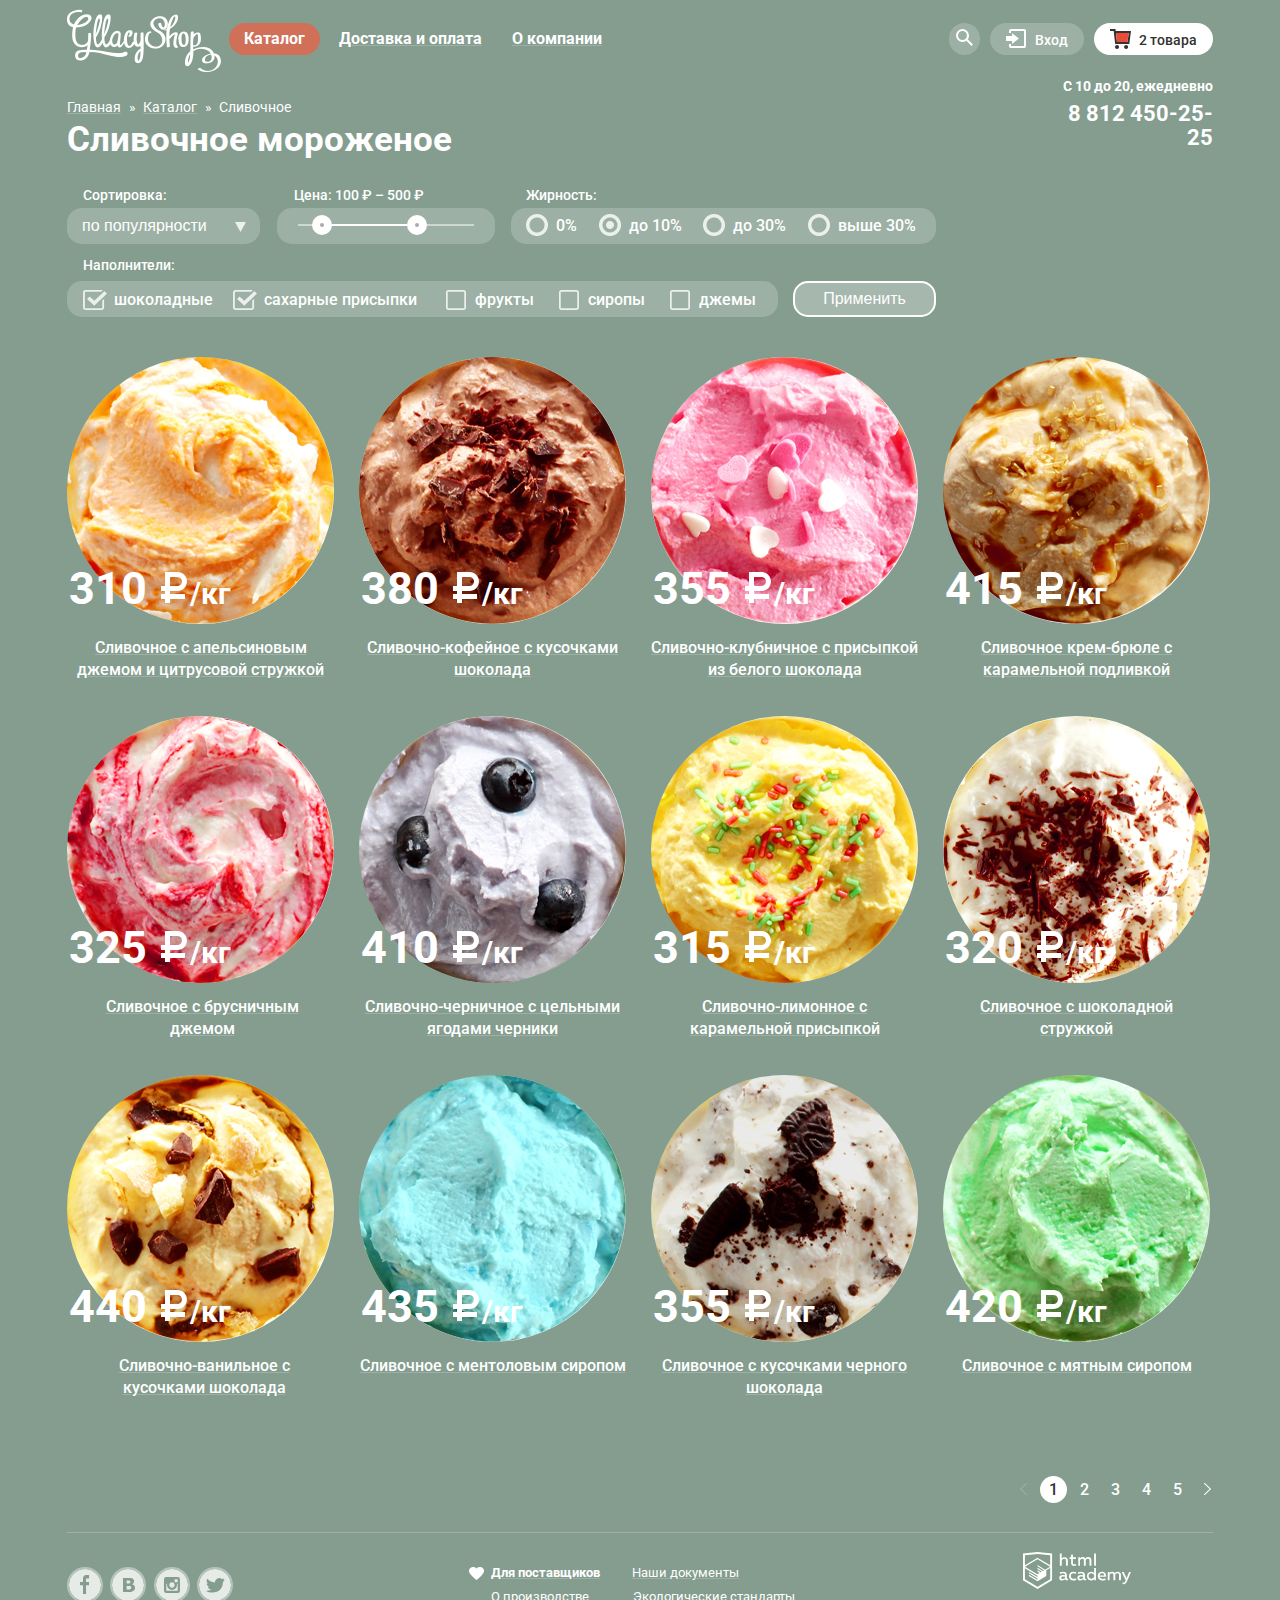
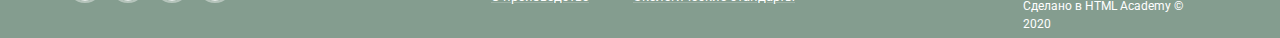
==== commit c614b08a: "корректировка" ====
--- a/catalog.html
+++ b/catalog.html
@@ -90,27 +90,25 @@
                   <path d="M5.93506 4.03003L6.97297 13H17.5032L18.6923 4.03003H5.93506Z" fill="#E84D37" />
                 </svg>2 товара</a>
               <div class="basket-popup">
-                <div class="basket-popup-container">
-                  <ul class="basket-products">
-                    <li class="basket-product">
-                      <button class="basket-button-delete"></button>
-                      <img src="img/product-one.jpg" width="33" height="33" alt="Сливочное">
-                      <p>Пломбир с апельсиновым джемом</p>
-                      <p class="weight-price">1,5 кг х <span class="price-for-kg">200 руб.</span></p>
-                      <p class="final-price">300 руб.</p>
-                    </li>
-
-                    <li class="basket-product">
-                      <button class="basket-button-delete"></button>
-                      <img src="img/product-three.jpg" width="33" height="33" alt="Сливочно-клубничное">
-                      <p class="product-name">Клубничный пломбир с присыпкой из белого шоколада</p>
-                      <p class="weight-price">1,5 кг х <span class="price-for-kg">300 руб.</span></p>
-                      <p class="final-price">450 руб.</p>
-                    </li>
-                  </ul>
-                  <p class="total">Итого: 750 руб.</p>
-                  <button class="button basket-button" type="button">Оформить заказ</button>
-                </div>
+                <ul class="basket-products">
+                  <li class="basket-product">
+                    <button class="basket-button-delete"></button>
+                    <img src="img/product-one.jpg" width="33" height="33" alt="Сливочное">
+                    <p>Пломбир с апельсиновым джемом</p>
+                    <p class="weight-price">1,5 кг х <span class="price-for-kg">200 руб.</span></p>
+                    <p class="final-price">300 руб.</p>
+                  </li>
+
+                  <li class="basket-product">
+                    <button class="basket-button-delete"></button>
+                    <img src="img/product-three.jpg" width="33" height="33" alt="Сливочно-клубничное">
+                    <p class="product-name">Клубничный пломбир с присыпкой из белого шоколада</p>
+                    <p class="weight-price">1,5 кг х <span class="price-for-kg">300 руб.</span></p>
+                    <p class="final-price">450 руб.</p>
+                  </li>
+                </ul>
+                <p class="total">Итого: 750 руб.</p>
+                <button class="button basket-button" type="button">Оформить заказ</button>
               </div>
             </div>
           </div>
--- a/css/style.css
+++ b/css/style.css
@@ -80,7 +80,7 @@
 }
 
 .main-navigation {
-  margin-left: 10px;
+  margin-left: 8px;
 }
 
 .site-navigation {
@@ -144,16 +144,18 @@
   color: #323232;
   z-index: 10;
   display: none;
-  width: 146px;
-  padding: 10px 0 0 0;
+  width: 143px;
+  height: 171px;
+  padding: 0;
   box-shadow: 0 20px 20px rgba(0, 0, 0, 0.4);
   background-color: #ffffff;
-  border-radius: 5px;
+  border-radius: 4px;
+  box-sizing: border-box;
 }
 
 .catalog-sub-menu a {
   margin: 0;
-  padding: 9px 20px 9px 21px;
+  padding: 6px 20px 6px 21px;
   color: #323232;
   font-style: normal;
   font-weight: normal;
@@ -162,8 +164,12 @@
   border-radius: 0;
 }
 
+.catalog-sub-menu li {
+  padding: 2px 0;
+}
+
 .catalog-sub-menu li:first-child {
-  padding: 0 20px 8px 21px;
+  padding: 10px 20px 12px 21px;
   position: relative;
   font-weight: bold;
   font-size: 14px;
@@ -173,7 +179,7 @@
 .catalog-sub-menu li:first-child:before {
   content: "";
   position: absolute;
-  top: 26px;
+  bottom: 3px;
   left: 7px;
   width: 128px;
   height: 1px;
@@ -182,14 +188,6 @@
   background-position: 0 0;
 }
 
-.catalog-sub-menu li:last-child a {
-  border-radius: 0 0 5px 5px;
-}
-
-.catalog-sub-menu li:last-child a:hover {
-  border-radius: 0 0 5px 5px;
-}
-
 .catalog-sub-menu li:hover a {
   background-color: #fbded8;
 }
@@ -209,7 +207,7 @@
   font-size: 14px;
   font-weight: 500;
   line-height: 16px;
-  margin: 15px 0px;
+  margin: 14px 0px;
   margin-left: auto;
 }
 
@@ -241,23 +239,24 @@
 }
 
 .find-popup {
-  max-width: 341px;
+  width: 341px;
   max-height: 84px;
   box-shadow: 0 20px 20px rgba(0, 0, 0, 0.4);
   background: #f8f7f4;
-  padding: 22px 13px;
-  border-radius: 7px;
-  top: 40px;
+  padding: 20px 15px;
+  border-radius: 5px;
+  top: 36px;
   right: 0px;
   position: absolute;
   z-index: 20;
   display: none;
+  box-sizing: border-box;
 }
 
 .find-popup input {
   margin: 0;
   padding: 0;
-  padding: 12px 15px;
+  padding: 12px 14px;
   width: 311px;
   height: 44px;
   border: 1px solid #d3d3d2;
@@ -269,7 +268,7 @@
   font-size: 14px;
   line-height: 16px;
   outline-color: rgba(46, 136, 228, 0.52);
-  border-radius: 7px;
+  border-radius: 4px;
   box-sizing: border-box;
 }
 
@@ -293,7 +292,7 @@
 }
 
 .login-link {
-  padding: 9px 16px 9px 45px;
+  padding: 9px 16px 7px 45px;
   position: relative;
   color: #ffffff;
   background-color: rgba(255, 255, 255, 0.2);
@@ -325,12 +324,13 @@
   box-shadow: 0 20px 20px rgba(0, 0, 0, 0.4);
   background: #f8f7f4;
   padding: 20px 18px;
-  border-radius: 7px;
+  border-radius: 4px;
   position: absolute;
   display: none;
-  top: 40px;
+  top: 36px;
   right: 0px;
   z-index: 20;
+  box-sizing: border-box;
 }
 
 .login-popup input {
@@ -369,7 +369,7 @@
 }
 
 .links-container {
-  max-height: 44px;
+  height: 44px;
   display: flex;
 }
 
@@ -383,7 +383,7 @@
   font-size: 13px;
   font-weight: 400;
   line-height: 24px;
-  padding-left: 25px;
+  padding-left: 18px;
   background-color: transparent;
   text-decoration: underline;
   text-decoration-color: rgba(50, 50, 50, 0.302);
@@ -413,7 +413,7 @@
 }
 
 .basket a {
-  padding: 9px 16px 9px 45px;
+  padding: 9px 16px 7px 45px;
   position: relative;
   color: #ffffff;
   background-color: rgba(255, 255, 255, 0.2);
@@ -549,7 +549,7 @@
 .slider-title {
   width: 700px;
   margin: 0 auto;
-  padding: 8px 0 26px 0;
+  padding: 5px 0 26px 3px;
   font-size: 60px;
   font-weight: 700;
   line-height: 60px;
@@ -558,10 +558,17 @@
 }
 
 .slider-button {
-  margin: 0 auto;
+  margin: 0;
+  margin-left: 8px;
+  padding: 10px 40px;
   font-weight: 600;
   font-size: 31px;
   line-height: 41px;
+  font-family: "Roboto", Arial, sans-serif;
+  font-style: normal;
+  font-weight: bold;
+  font-size: 32px;
+  line-height: 44px;
 }
 
 .slider-controls {
@@ -771,7 +778,7 @@
 .blocks {
   min-height: 306px;
   margin-top: 6px;
-  margin-bottom: 40px;
+  margin-bottom: 38px;
 }
 
 .seo {
@@ -816,7 +823,15 @@
   font-size: 16px;
   line-height: 22px;
   font-weight: 400;
-  padding-top: 20px;
+  padding-top: 22px;
+}
+
+.text li:first-child{
+  padding-top: 14px;
+}
+
+.text li:nth-child(2){
+  padding-top: 14px;
 }
 
 .text li:first-child::before {
@@ -848,7 +863,7 @@
   width: 49px;
   height: 49px;
   left: -55px;
-  top: 8px;
+  top: 12px;
   background-image: url("../img/leaf.svg");
   background-repeat: no-repeat;
   background-position: 0 0;
@@ -860,7 +875,7 @@
   width: 49px;
   height: 49px;
   left: -55px;
-  top: 8px;
+  top: 12px;
   background-image: url("../img/termo.svg");
   background-position: 0 0;
   background-repeat: no-repeat;
@@ -874,9 +889,8 @@
   display: flex;
   justify-content: space-between;
   margin-bottom: 40px;
-  box-sizing: border-box;
   width: 100%;
-  margin-bottom: 42px;
+  margin-bottom: 40px;
 }
 
 .card {
@@ -884,7 +898,7 @@
   border-radius: 20px;
   padding: 16px 22px 22px 16px;
   text-align: left;
-  
+  box-sizing: border-box;
 }
 
 .card h2 {
@@ -893,7 +907,7 @@
   font-size: 35px;
   font-weight: 700;
   line-height: 41px;
-  margin-bottom: 19px;
+  margin-bottom: 17px;
   box-sizing: border-box;
   width: 100%;
 }
@@ -904,7 +918,7 @@
   font-size: 18px;
   line-height: 22px;
   font-weight: 700;
-  padding-bottom: 47px;
+  padding-bottom: 42px;
   box-sizing: border-box;
 }
 
@@ -924,18 +938,12 @@
   background-color: transparent;
   background-position: 0 0;
   background-repeat: no-repeat;
-  margin-left: 20px;
-}
-
-.card-raspberry,
-.card-chocolate {
-  position: relative;
+  margin-left: 24px;
 }
 
 .card-button {
   float: right;
-  padding-left: 22px;
-  padding-right: 22px;
+  padding: 12px 22px;
 }
 
 .news {
@@ -985,14 +993,13 @@
   border: 5px solid transparent;
   border-image-source: url("../img/mail-border.png");
   border-image-slice: 5;
-  margin-left: 32px;
 }
 
 .email p {
   color: #5b5a56;
   margin: 0;
   width: 100%;
-  padding: 8px 0 44px 0px;
+  padding: 8px 0 42px 0px;
   font-size: 16px;
   line-height: 22px;
   font-weight: normal;
@@ -1003,7 +1010,7 @@
   width: 368px;
   height: 44px;
   padding: 9px 14px;
-  margin-bottom:10px;
+  margin-bottom:12px;
   border-radius: 5px;
   outline-color: rgba(46, 136, 228, 0.52);
   border: 1px solid rgba(178, 178, 178, 0.52);
@@ -1017,8 +1024,13 @@
 }
 
 .email button {
-  padding: 10px 15px;
+  padding: 10px 19px;
   margin-left: 7px;
+  font-family: "Roboto", Arial, sans-serif;
+  font-style: normal;
+  font-weight: bold;
+  font-size: 18px;
+  line-height: 24px;
 }
 
 .email input::placeholder {
@@ -1036,7 +1048,7 @@
   * ===========================================================
   */
 .map {
-  margin-top: 45px;
+  margin-top: 42px;
 }
 
 .map iframe {
@@ -1051,28 +1063,24 @@
 
 .contacts-block {
   background: #ffffff;
-  width: 300px;
+  width: 303px;
   position: absolute;
   top: -375px;
   right: 27px;
   z-index: 1;
-  border-radius: 20px;
-}
-
-.contacts-block-container {
-  margin: 20px;
-  margin-top: 30px;
+  border-radius: 16px;
+  padding: 30px 25px 30px 25px;
+  box-sizing: border-box;
 }
 
 .contacts-block-button {
-  width: 98%;
+  width: 100%;
   font-family: "Roboto", Arial, sans-serif;
   font-style: normal;
   font-weight: bold;
   font-size: 18px;
   line-height: 24px;
   padding: 10px 0;
-  margin-bottom: 15px;
 }
 
 .contacts-block p {
@@ -1089,7 +1097,7 @@
 }
 
 .contacts-block p:nth-last-of-type(2) {
-  padding-top: 3px;
+  padding-bottom: 2px;
 }
 
 .contacts-block p:last-of-type {
@@ -1184,7 +1192,6 @@
   flex-wrap: wrap;
   margin: auto 0;
   padding-left: 38px;
-  padding-top: 4px;
 }
 
 .about-company li {
@@ -1236,7 +1243,7 @@
   font-size: 12px;
   font-weight: 400;
   line-height: 18px;
-  padding-top: 11px;
+  padding-top: 8px;
 }
 
 .footer-copyright-logo {
@@ -1284,8 +1291,8 @@
   box-sizing: border-box;
   top: 110px;
   left: 50%;
-  margin-left: -230px;
-  padding: 15px 25px 27px 25px;
+  margin-left: -237px;
+  padding: 15px 25px 27px 24px;
   width: 477px;
   background: #f8f7f4;
   border-radius: 5px;
@@ -1331,7 +1338,7 @@
 .user-email,
 .user-message {
   width: 267px;
-  height: 42px;
+  height: 44px;
   border-style: solid;
   border-width: 1px;
   border-radius: 5px;
@@ -1344,8 +1351,7 @@
 .user-message {
   width: 428px;
   padding-top: 10px;
-  height: 150px;
-  margin-bottom: 10px;
+  height: 154px;
 }
 
 .feedback-form p {
@@ -1373,7 +1379,7 @@
 .feedback-form input[type="email"],
 .feedback-form input[type="password"],
 .feedback-form textarea {
-  padding: 7px 15px;
+  padding: 7px 14px;
   font-family: "Roboto", Arial, sans-serif;
   color: #000000;
   font-style: normal;
@@ -1384,6 +1390,7 @@
 }
 
 .feedback-form textarea {
+  padding: 10px 14px;
   font-style: normal;
   font-weight: normal;
   font-size: 16px;
@@ -1393,7 +1400,7 @@
 .popup-close {
   position: absolute;
   top: 5px;
-  right: 20px;
+  right: 15px;
   width: 18px;
   height: 17px;
   font-size: 0px;
@@ -1425,7 +1432,7 @@
   */
 .catalog-sub-menu .catalog-sub-menu-current {
   background-color: #d07058;
-  padding: 10px 20px 10px 20px;
+  padding: 6px 20px 6px 20px;
   color: #ffffff;
   text-decoration: none;
 }
@@ -1470,17 +1477,15 @@
   position: absolute;
   width: 539px;
   height: 242px;
-  top: 40px;
+  top: 36px;
   right: 0;
   background: #f8f7f4;
   box-shadow: 0px 20px 20px rgba(0, 0, 0, 0.4);
   border-radius: 4px;
   z-index: 20;
   display: none;
-}
-
-.basket-popup-container {
-  margin: 25px 14px 20px 14px;
+  padding: 20px 14px 20px 12px;
+  box-sizing: border-box;
 }
 
 .basket:hover .basket-popup {
@@ -1495,21 +1500,34 @@
   color: #323232;
   font-size: 13px;
   line-height: 16px;
-  max-width: 216px;
+}
+
+.basket-products p:first-of-type{
+  width: 220px;
 }
 
 .basket-products li {
   display: flex;
+  align-items: center;
   flex-direction: row;
   position: relative;
-  margin-bottom: 20px;
-  vertical-align: middle;
+  padding: 0 0 20px 0;
+}
+
+.basket-products li:last-child{
+  padding-bottom: 23px;
+}
+
+.basket-products li:last-child .product-name{
+  margin-bottom: -15px;
 }
 
 .basket-button-delete {
-  position: absolute;
-  top: 4px;
-  left: 5px;
+  padding: 0;
+  margin: 0;
+  position: absolute;
+  top: 9px;
+  left: 9px;
   width: 11px;
   height: 11px;
   background-color: transparent;
@@ -1518,11 +1536,13 @@
   cursor: pointer;
 }
 
-.basket-button-delete:before {
+.basket-button-delete:after {
   content: "";
   position: absolute;
   width: 11px;
   height: 11px;
+  top: 0px;
+  left: 0px;
   background-image: url("../img/close-cross-small.png");
   background-position: 0 0;
   background-repeat: no-repeat;
@@ -1535,7 +1555,7 @@
 }
 
 .weight-price {
-  padding-left: 25px;
+  padding-left: 27px;
 }
 
 .final-price {
@@ -1547,6 +1567,7 @@
 }
 
 .total {
+  font-family: "Roboto", Arial, sans-serif;
   font-size: 15px;
   line-height: 16px;
   padding-top: 15px;
@@ -1556,6 +1577,12 @@
 
 .basket-button {
   float: right;
+  padding: 13px 15px;
+  font-family: "Roboto", Arial, sans-serif;
+  font-style: normal;
+  font-weight: bold;
+  font-size: 18px;
+  line-height: 16px;
 }
 
 /*!
@@ -2095,3 +2122,8 @@
   width: 240px;
   padding-left: 17px;
 }
+
+.site-wrapper-catalog .footer-copyright{
+  padding-top: 13px;
+
+}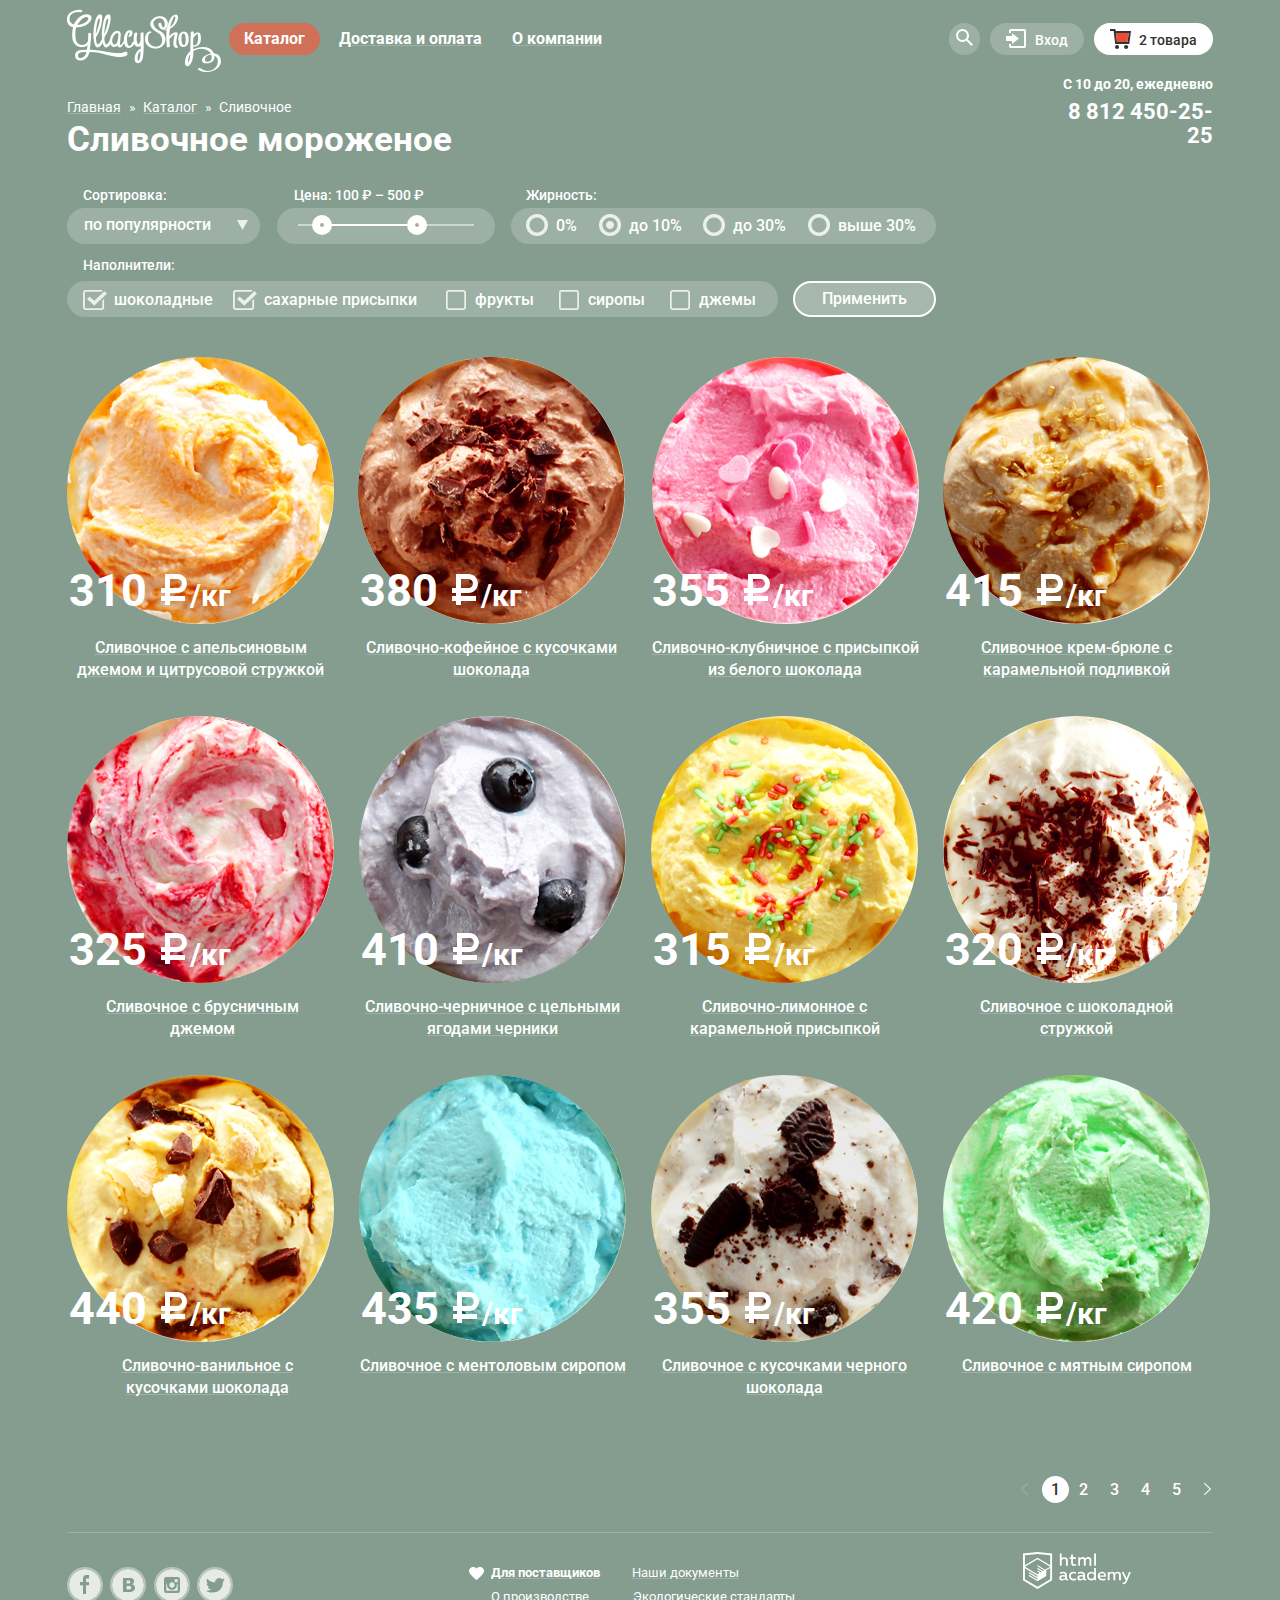
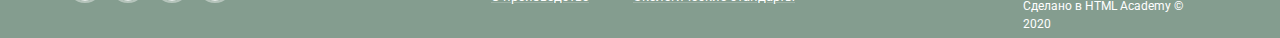
==== commit 5786f664: "переделки меню" ====
--- a/catalog.html
+++ b/catalog.html
@@ -44,11 +44,12 @@
                     d="M16.958 15.527L11.75 10.32A6.455 6.455 0 0 0 13 6.5 6.5 6.5 0 1 0 6.5 13a6.465 6.465 0 0 0 3.839-1.263l5.205 5.204 1.414-1.414zM6.5 11C4.019 11 2 8.981 2 6.5S4.019 2 6.5 2 11 4.019 11 6.5 8.981 11 6.5 11z" />
                 </svg>
               </button>
-              <div class="container-find-popup"></div>
-              <div class="find-popup">
-                <form class="find" id="search-form" action="/" method="get">
-                  <input type="text" placeholder="Что ищем?" />
-                </form>
+              <div class="find-popup-wrapper">
+                <div class="find-popup">
+                  <form class="find" id="search-form" action="/" method="get">
+                    <input type="text" placeholder="Что ищем?" />
+                  </form>
+                </div>
               </div>
             </div>
 
@@ -59,19 +60,20 @@
                     d="M18 0H5C4.46957 0 3.96086 0.210714 3.58579 0.585786C3.21071 0.960859 3 1.46957 3 2V4H5V2H18V17H5V15H3V17C3 17.5304 3.21071 18.0391 3.58579 18.4142C3.96086 18.7893 4.46957 19 5 19H18C18.5304 19 19.0391 18.7893 19.4142 18.4142C19.7893 18.0391 20 17.5304 20 17V2C20 1.46957 19.7893 0.960859 19.4142 0.585786C19.0391 0.210714 18.5304 0 18 0Z"
                     fill="white" />
                 </svg>Вход</a>
-              <div class="container-login-popup"></div>
-              <div class="login-popup">
-                <form class="login-form" id="login-form" action="/" method="post">
-                  <input type="email" name="email" placeholder="Электронная почта">
-                  <input type="password" name="password" placeholder="Пароль">
-                  <div class="links-container">
-                    <button class="button button-login" type="button">Войти</button>
-                    <div class="login-popup-links">
-                      <a href="#.">Забыли пароль?</a>
-                      <a href="#.">Новая регистрация</a>
+              <div class="login-popup-wrapper">
+                <div class="login-popup">
+                  <form class="login-form" id="login-form" action="/" method="post">
+                    <input type="email" name="email" placeholder="Электронная почта">
+                    <input type="password" name="password" placeholder="Пароль">
+                    <div class="links-container">
+                      <button class="button button-login" type="button">Войти</button>
+                      <div class="login-popup-links">
+                        <a href="#.">Забыли пароль?</a>
+                        <a href="#.">Новая регистрация</a>
+                      </div>
                     </div>
-                  </div>
-                </form>
+                  </form>
+                </div>
               </div>
             </div>
 
@@ -89,26 +91,29 @@
                     fill="#343434" />
                   <path d="M5.93506 4.03003L6.97297 13H17.5032L18.6923 4.03003H5.93506Z" fill="#E84D37" />
                 </svg>2 товара</a>
-              <div class="basket-popup">
-                <ul class="basket-products">
-                  <li class="basket-product">
-                    <button class="basket-button-delete"></button>
-                    <img src="img/product-one.jpg" width="33" height="33" alt="Сливочное">
-                    <p>Пломбир с апельсиновым джемом</p>
-                    <p class="weight-price">1,5 кг х <span class="price-for-kg">200 руб.</span></p>
-                    <p class="final-price">300 руб.</p>
-                  </li>
-
-                  <li class="basket-product">
-                    <button class="basket-button-delete"></button>
-                    <img src="img/product-three.jpg" width="33" height="33" alt="Сливочно-клубничное">
-                    <p class="product-name">Клубничный пломбир с присыпкой из белого шоколада</p>
-                    <p class="weight-price">1,5 кг х <span class="price-for-kg">300 руб.</span></p>
-                    <p class="final-price">450 руб.</p>
-                  </li>
-                </ul>
-                <p class="total">Итого: 750 руб.</p>
-                <button class="button basket-button" type="button">Оформить заказ</button>
+
+              <div class="basket-popup-wrapper">
+                <div class="basket-popup">
+                  <ul class="basket-products">
+                    <li class="basket-product">
+                      <button class="basket-button-delete"></button>
+                      <img src="img/product-one.jpg" width="33" height="33" alt="Сливочное">
+                      <p>Пломбир с апельсиновым джемом</p>
+                      <p class="weight-price">1,5 кг х <span class="price-for-kg">200 руб.</span></p>
+                      <p class="final-price">300 руб.</p>
+                    </li>
+
+                    <li class="basket-product">
+                      <button class="basket-button-delete"></button>
+                      <img src="img/product-three.jpg" width="33" height="33" alt="Сливочно-клубничное">
+                      <p class="product-name">Клубничный пломбир с присыпкой из белого шоколада</p>
+                      <p class="weight-price">1,5 кг х <span class="price-for-kg">300 руб.</span></p>
+                      <p class="final-price">450 руб.</p>
+                    </li>
+                  </ul>
+                  <p class="total">Итого: 750 руб.</p>
+                  <button class="button basket-button" type="button">Оформить заказ</button>
+                </div>
               </div>
             </div>
           </div>
--- a/css/style.css
+++ b/css/style.css
@@ -50,7 +50,7 @@
   text-shadow: 0 2px 5px rgba(160, 32, 11, 0.76);
   background: #f26843;
   background: linear-gradient(to bottom, #f26843 0%, #e74a35 100%);
-  border-radius: 50px;
+  border-radius: 70px;
   box-shadow: 0 2px 2px rgba(172, 16, 0, 0.64);
   border: none;
   outline: none;
@@ -97,6 +97,10 @@
   list-style: none;
 }
 
+.site-navigation .navigation-item{
+  margin-right: 4px;
+}
+
 .site-navigation a {
   padding: 7px 15px;
   color: #ffffff;
@@ -240,12 +244,12 @@
 
 .find-popup {
   width: 341px;
-  max-height: 84px;
+  height: 84px;
   box-shadow: 0 20px 20px rgba(0, 0, 0, 0.4);
   background: #f8f7f4;
   padding: 20px 15px;
   border-radius: 5px;
-  top: 36px;
+  top: 5px;
   right: 0px;
   position: absolute;
   z-index: 20;
@@ -320,14 +324,15 @@
 }
 
 .login-popup {
-  max-width: 277px;
+  width: 277px;
+  height: 214px;
   box-shadow: 0 20px 20px rgba(0, 0, 0, 0.4);
   background: #f8f7f4;
   padding: 20px 18px;
   border-radius: 4px;
   position: absolute;
   display: none;
-  top: 36px;
+  top: 5px;
   right: 0px;
   z-index: 20;
   box-sizing: border-box;
@@ -361,7 +366,8 @@
 }
 
 .button-login {
-  padding: 0px 25px;
+  font-family: "Roboto", Arial, sans-serif;
+  padding: 0px 26px;
   color: #fefefe;
   font-size: 18px;
   font-weight: 700;
@@ -383,7 +389,8 @@
   font-size: 13px;
   font-weight: 400;
   line-height: 24px;
-  padding-left: 18px;
+  padding-left: 20px;
+  margin-bottom: -3px;
   background-color: transparent;
   text-decoration: underline;
   text-decoration-color: rgba(50, 50, 50, 0.302);
@@ -445,28 +452,34 @@
   z-index: 10;
 }
 
-.container-find-popup {
-  margin: 0;
+.find-popup-wrapper {
+  width: 341px;
+  height: 84px;
   position: absolute;
   top: 32px;
-  left: 0px;
-  z-index: 9;
-  display: block;
-  width: 30px;
-  height: 10px;
-  background-color: transparent;
-}
-
-.container-login-popup {
-  margin: 0;
+  right: 0px;
+  padding-top: 5px;
+  z-index: 10;
+}
+
+.login-popup-wrapper {
+  width: 277px;
+  height: 214px;
   position: absolute;
   top: 32px;
-  left: 5px;
-  z-index: 9;
-  display: block;
-  width: 80px;
-  height: 10px;
-  background-color: transparent;
+  right: 0px;
+  padding-top: 5px;
+  z-index: 10;
+}
+
+.basket-popup-wrapper{
+  width: 539px;
+  height: 242px;
+  position: absolute;
+  top: 32px;
+  right: 0px;
+  padding-top: 5px;
+  z-index: 10;
 }
 /*!
   * ===========================================================
@@ -608,9 +621,9 @@
   width: 168px;
   position: absolute;
   text-align: right;
-  top: 78px;
+  top: 76px;
   right: 27px;
-  z-index: 19;
+  z-index: 9;
 }
 
 .phone-number p {
@@ -687,7 +700,7 @@
   font-weight: 700;
   line-height: 45px;
   position: absolute;
-  bottom: 65px;
+  bottom: 63px;
   left: 2px;
 }
 
@@ -790,7 +803,7 @@
   background-repeat: repeat;
   display: flex;
   flex-wrap: wrap;
-  border-radius: 20px;
+  border-radius: 16px;
   margin-bottom: 40px;
   
 }
@@ -890,12 +903,11 @@
   justify-content: space-between;
   margin-bottom: 40px;
   width: 100%;
-  margin-bottom: 40px;
 }
 
 .card {
   width: 560px;
-  border-radius: 20px;
+  border-radius: 16px;
   padding: 16px 22px 22px 16px;
   text-align: left;
   box-sizing: border-box;
@@ -943,7 +955,7 @@
 
 .card-button {
   float: right;
-  padding: 12px 22px;
+  padding: 13px 22px;
 }
 
 .news {
@@ -1295,7 +1307,7 @@
   padding: 15px 25px 27px 24px;
   width: 477px;
   background: #f8f7f4;
-  border-radius: 5px;
+  border-radius: 6px;
   z-index: 11;
 }
 
@@ -1421,6 +1433,7 @@
 }
 
 .popup button {
+  font-family: "Roboto", Arial, sans-serif;
   float: right;
   padding-right: 20px;
   padding-left: 20px;
@@ -1477,7 +1490,7 @@
   position: absolute;
   width: 539px;
   height: 242px;
-  top: 36px;
+  top: 5px;
   right: 0;
   background: #f8f7f4;
   box-shadow: 0px 20px 20px rgba(0, 0, 0, 0.4);
@@ -1712,7 +1725,7 @@
 .filter-wrapper-1 select {
   width: 193px;
   height: 36px;
-  border-radius: 15px;
+  border-radius: 20px;
 }
 
 .filter-wrapper-1,
@@ -1735,13 +1748,24 @@
 }
 
 .select {
-  padding-left: 15px;
+  padding-left: 17px;
+  padding-bottom: 2px;
   outline: none;
   cursor: pointer;
+  font-family: "Roboto", Arial, sans-serif;
+  font-style: normal;
+  font-weight: 500;
+  font-size: 16px;
+  line-height: 18px;
 }
 
 .select option {
+  font-family: "Roboto", Arial, sans-serif;
   color: #323232;
+  font-style: normal;
+  font-weight: normal;
+  font-size: 14px;
+  line-height: 16px;
 }
 
 .catalog-filter select::-ms-expand {
@@ -1767,7 +1791,7 @@
   -moz-appearance: none;
   appearance: none;
   background-image: url("../img/arrow.png");
-  background-position: 168px 14px;
+  background-position: 170px 12px;
   background-repeat: no-repeat;
 }
 
@@ -1794,7 +1818,7 @@
   position: relative;
   width: 218px;
   height: 20px;
-  border-radius: 15px;
+  border-radius: 20px;
   padding-top: 16px;
   background-color: #f1f1f1;
 }
@@ -1855,7 +1879,7 @@
 .fat-filter ul {
   width: 425px;
   height: 36px;
-  border-radius: 15px;
+  border-radius: 20px;
 }
 
 .fat-filter legend {
@@ -1909,7 +1933,7 @@
 .filler-filter ul {
   width: 711px;
   height: 36px;
-  border-radius: 15px;
+  border-radius: 20px;
   display: flex;
   justify-content: space-between;
   margin: 0;
@@ -2019,14 +2043,16 @@
 }
 
 button.filter-button {
+  font-family: "Roboto", Arial, sans-serif;
+  font-style: normal;
+  font-weight: 500;
+  font-size: 16px;
+  line-height: 18px;
   align-self: flex-end;
   width: 143px;
   height: 36px;
-  border-radius: 15px;
-  color: #ffffff;
-  font-size: 16px;
-  line-height: 18px;
-  font-weight: 500;
+  border-radius: 20px;
+  color: #ffffff;
   background-color: #a6b7ae;
   border-style: solid;
   border-width: 2px;
@@ -2057,28 +2083,38 @@
   margin: 0;
 }
 
+.pagination{
+  display: flex;
+  justify-content: flex-end;
+}
+
 .pagination li {
   list-style: none;
-}
-
-.pagination li {
   display: inline;
+  flex-direction: row;
+  margin-left: 3px;
+  margin-right: 1px;
 }
 
 .pagination li:first-child {
-  margin: 0;
-  padding: 0;
+  margin-right: 2px;
+}
+
+.pagination li:nth-child(3){
+  margin-left: 0px;
 }
 
 .pagination li:last-child {
   margin-right: -7px;
+  margin-left: 4px;
   padding: 0;
 }
 
 .pagination a {
   padding: 4px 9px;
   border-radius: 15px;
-  margin: 0px;
+  margin-left: 0px;
+  margin-right: 0px;
   font-weight: 500;
   font-size: 16px;
   line-height: 18px;
@@ -2111,7 +2147,8 @@
 .site-wrapper-catalog .footer-catalog {
   border-top: 1px solid rgba(255, 255, 255, 0.2);
   padding-top: 5px;
-}
+} 
+
 
 .site-wrapper-catalog .products-list li:nth-child(5) a{
   width: 240px;
@@ -2120,10 +2157,13 @@
 
 .site-wrapper-catalog .products-list li:nth-child(9) a{
   width: 240px;
-  padding-left: 17px;
+  padding-left: 20px;
 }
 
 .site-wrapper-catalog .footer-copyright{
   padding-top: 13px;
-
+}
+
+.products-list li:nth-child(3){
+  padding-left: 2px;
 }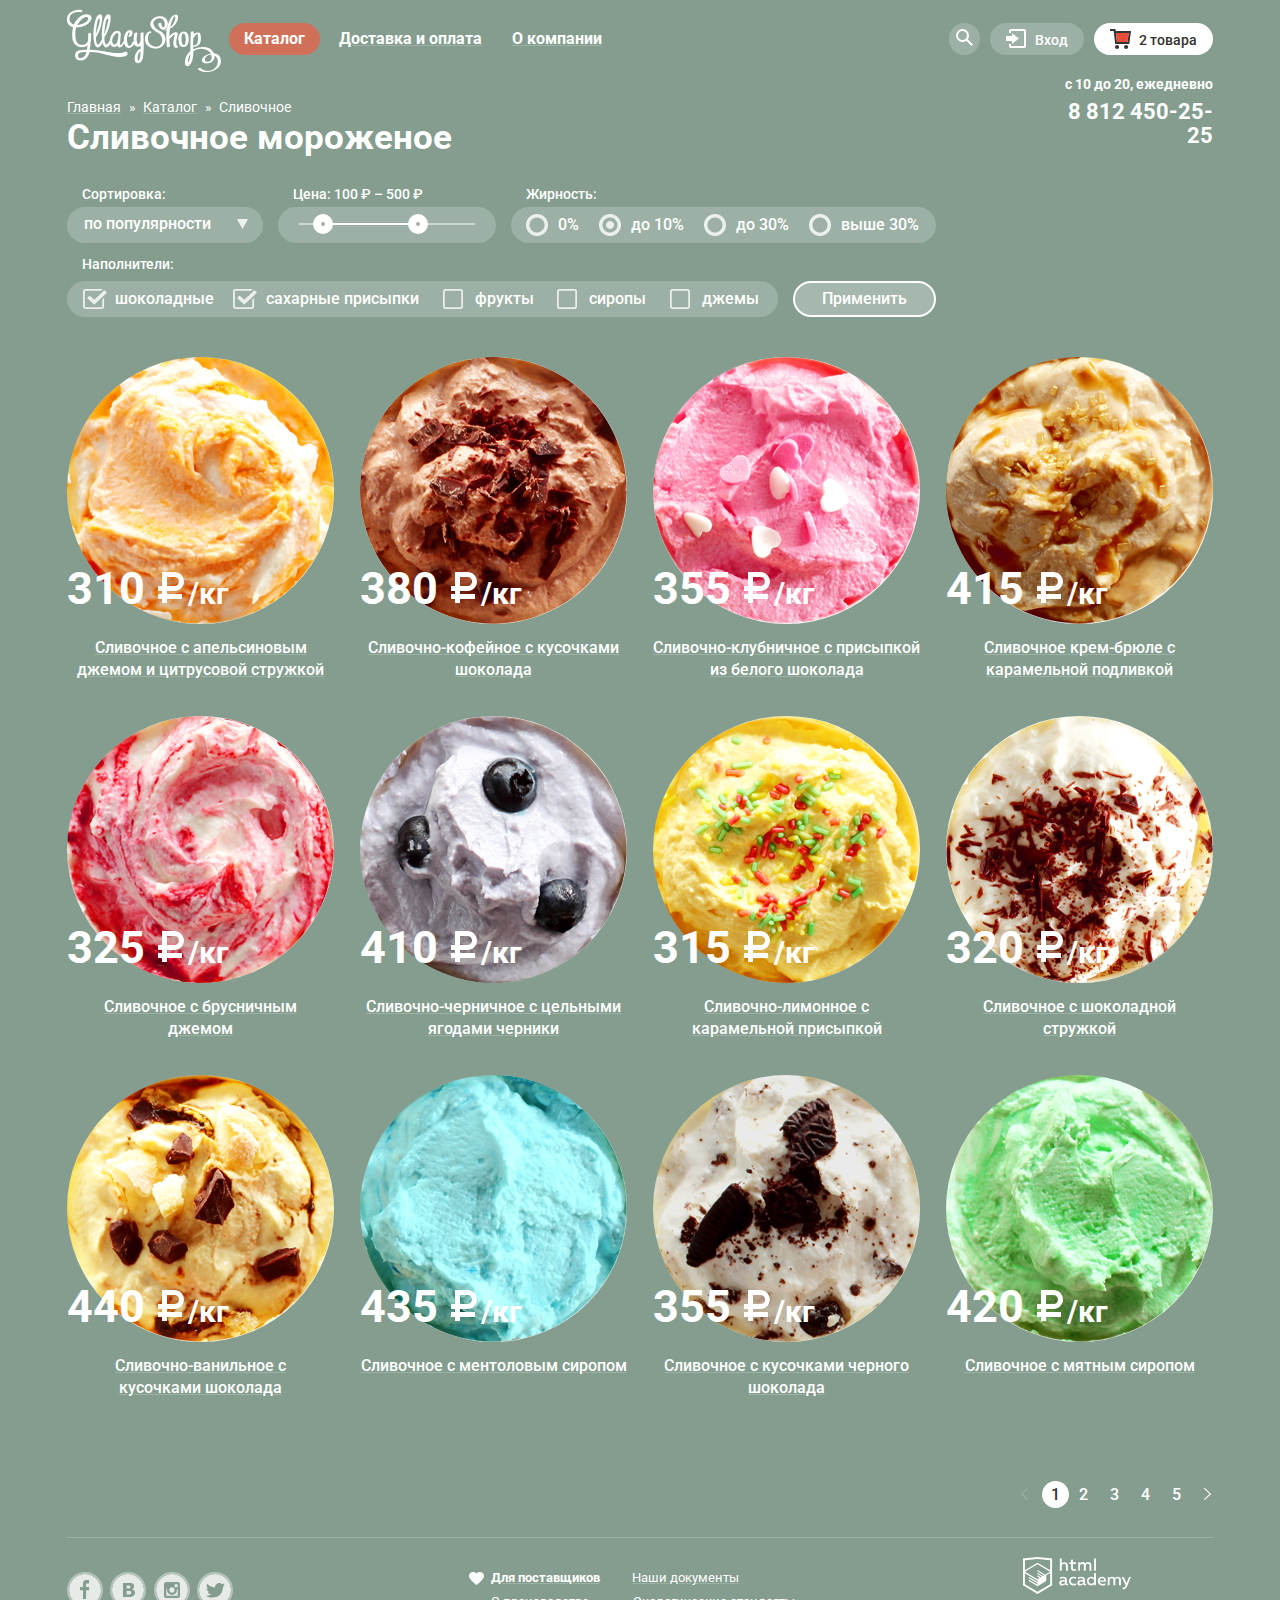
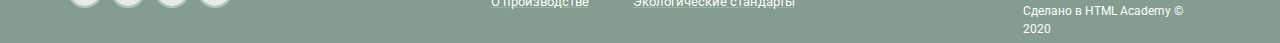
==== commit 71fa87ba: "корректировка фильтра" ====
--- a/catalog.html
+++ b/catalog.html
@@ -120,12 +120,12 @@
         </header>
 
         <div class="phone-number">
-          <p>С 10 до 20, ежедневно</p>
+          <p>c 10 до 20, ежедневно</p>
           <a href="tel:+78124502525">8 812 450-25-25</a>
         </div>
 
         <main class="container-catalog">
-          <section class="breadcrumbs">
+          <section class="breadcrumbs-nav">
             <h2 class="visually-hidden">Навигация по страницам</h2>
             <ul class="breadcrumbs">
               <li><a href="index.html">Главная</a></li>
--- a/css/style.css
+++ b/css/style.css
@@ -453,30 +453,24 @@
 }
 
 .find-popup-wrapper {
-  width: 341px;
-  height: 84px;
-  position: absolute;
-  top: 32px;
+  position: absolute;
+  top: 30px;
   right: 0px;
   padding-top: 5px;
   z-index: 10;
 }
 
 .login-popup-wrapper {
-  width: 277px;
-  height: 214px;
-  position: absolute;
-  top: 32px;
+  position: absolute;
+  top: 30px;
   right: 0px;
   padding-top: 5px;
   z-index: 10;
 }
 
 .basket-popup-wrapper{
-  width: 539px;
-  height: 242px;
-  position: absolute;
-  top: 32px;
+  position: absolute;
+  top: 30px;
   right: 0px;
   padding-top: 5px;
   z-index: 10;
@@ -652,26 +646,25 @@
   */
 .products {
   color: #ffffff;
+  margin-bottom: 5px;
 }
 
 .products-list {
   display: flex;
   flex-wrap: wrap;
   justify-content: space-between;
-}
-.products-list li {
   list-style: none;
   margin: 0;
   padding: 0;
-  list-style: none;
-  display: inline-block;
+}
+.product-item {
   margin-bottom: 35px;
-}
-
-.product-item {
-  width: 270px;
+  width: 267px;
   position: relative;
   z-index: 0;
+  display: flex;
+  align-items: center;
+  flex-direction: column;
 }
 
 .product-item img {
@@ -700,8 +693,8 @@
   font-weight: 700;
   line-height: 45px;
   position: absolute;
-  bottom: 63px;
-  left: 2px;
+  bottom: 65px;
+  left: 0px;
 }
 
 .currency-weight:before {
@@ -711,7 +704,7 @@
   width: 30px;
   height: 35px;
   top: 4px;
-  left: 90px;
+  left: 89px;
   background-image: url("../img/ruble.svg");
   background-position: 0 0;
   background-repeat: no-repeat;
@@ -726,7 +719,7 @@
 
 .product-item a {
   padding: 0;
-  padding-top: 7px;
+  padding-top: 13px;
   margin: 0;
   width: 267px;
   cursor: pointer;
@@ -788,14 +781,11 @@
   *  SECTION BLOCKS
   * ===========================================================
   */
-.blocks {
-  min-height: 306px;
-  margin-top: 6px;
-  margin-bottom: 38px;
-}
+
 
 .seo {
-  padding: 24px 23px 30px 20px;
+  margin-bottom: 40px;
+  padding: 24px 23px 31px 20px;
   text-align: left;
   background-image: url("../img/seo-backgrond.png");
   background-color: transparent;
@@ -821,30 +811,26 @@
 .text {
   margin: 0;
   padding: 0;
-  padding-left: 53px;
+  padding-left: 55px;
   display: flex;
   justify-content: space-between;
   flex-wrap: wrap;
+  list-style: none;
 }
 
 .text li {
   color: #3c2f29;
-  list-style: none;
   position: relative;
   width: 480px;
-  position: relative;
   font-size: 16px;
   line-height: 22px;
   font-weight: 400;
+  padding-top: 16px;
+}
+
+.text li:nth-child(3),
+.text li:nth-child(4){
   padding-top: 22px;
-}
-
-.text li:first-child{
-  padding-top: 14px;
-}
-
-.text li:nth-child(2){
-  padding-top: 14px;
 }
 
 .text li:first-child::before {
@@ -853,7 +839,7 @@
   width: 49px;
   height: 49px;
   left: -55px;
-  top: 6px;
+  top: 7px;
   background-image: url("../img/icecream.svg");
   background-repeat: no-repeat;
   background-position: 0 0px;
@@ -863,8 +849,8 @@
   position: absolute;
   width: 49px;
   height: 49px;
-  left: -55px;
-  top: 6px;
+  left: -57px;
+  top: 7px;
   background-image: url("../img/cow.svg");
   background-position: 0 0;
   background-repeat: no-repeat;
@@ -876,7 +862,7 @@
   width: 49px;
   height: 49px;
   left: -55px;
-  top: 12px;
+  top: 13px;
   background-image: url("../img/leaf.svg");
   background-repeat: no-repeat;
   background-position: 0 0;
@@ -887,8 +873,8 @@
   position: absolute;
   width: 49px;
   height: 49px;
-  left: -55px;
-  top: 12px;
+  left: -57px;
+  top: 13px;
   background-image: url("../img/termo.svg");
   background-position: 0 0;
   background-repeat: no-repeat;
@@ -930,7 +916,7 @@
   font-size: 18px;
   line-height: 22px;
   font-weight: 700;
-  padding-bottom: 42px;
+  padding-bottom: 41px;
   box-sizing: border-box;
 }
 
@@ -955,7 +941,7 @@
 
 .card-button {
   float: right;
-  padding: 13px 22px;
+  padding: 12px 22px;
 }
 
 .news {
@@ -1011,7 +997,7 @@
   color: #5b5a56;
   margin: 0;
   width: 100%;
-  padding: 8px 0 42px 0px;
+  padding: 8px 0 40px 0px;
   font-size: 16px;
   line-height: 22px;
   font-weight: normal;
@@ -1255,7 +1241,7 @@
   font-size: 12px;
   font-weight: 400;
   line-height: 18px;
-  padding-top: 8px;
+  padding-top: 10px;
 }
 
 .footer-copyright-logo {
@@ -1603,13 +1589,17 @@
  * CATALOG BREADCRUMBS SECTION
  * ===========================================================
  */
-.breadcrumbs {
+ .breadcrumbs-nav{
+  margin: 10px 0 2px 0;
+ }
+
+ .breadcrumbs {
+  margin: 0;
+  padding: 0;
   list-style: none;
   display: flex;
   justify-content: flex-start;
   flex-wrap: wrap;
-  margin: 0;
-  padding: 5px 0 2px 0;
   position: relative;
 }
 
@@ -1693,7 +1683,7 @@
   font-size: 35px;
   line-height: 41px;
   color: #ffffff;
-  margin-bottom: 27px;
+  margin-bottom: 28px;
 }
 /*!
  * ===========================================================
@@ -1707,7 +1697,8 @@
 }
 
 legend {
-  margin: 5px;
+  padding-bottom: 5px;
+  padding-left: 15px;
 }
 
 .catalog-filter {
@@ -1722,8 +1713,8 @@
   font-weight: 500;
 }
 
-.filter-wrapper-1 select {
-  width: 193px;
+.filter-wrapper-1 .select {
+  width: 196px;
   height: 36px;
   border-radius: 20px;
 }
@@ -1743,11 +1734,8 @@
  * CATALOG FILTERS - filter sorting SECTION
  * ===========================================================
  */
-.filter-sorting legend {
-  padding-left: 11px;
-}
-
-.select {
+
+.filter-sorting .select {
   padding-left: 17px;
   padding-bottom: 2px;
   outline: none;
@@ -1806,10 +1794,6 @@
  * ===========================================================
  */
 
- .filter-price legend {
-   padding-left: 12px;
- }
-
  .filter-price .left-price{
    padding-right: 15px;
  }
@@ -1868,43 +1852,31 @@
  * CATALOG FILTERS - fat filter SECTION
  * ===========================================================
  */
+ .fat-filter{
+  box-sizing: border-box;
+ }
 
 .fat-filter ul {
-  display: flex;
-  justify-content: space-between;
-  margin: 0;
-  padding: 0;
-}
-
-.fat-filter ul {
+  margin: 0;
+  padding: 0;
   width: 425px;
   height: 36px;
+  display: flex;
   border-radius: 20px;
-}
-
-.fat-filter legend {
-  padding-left: 10px;
+  padding: 7px 17px 7px 47px;
+  box-sizing: border-box;
+  justify-content: space-between;
 }
 
 .fat-filter li {
   position: relative;
-  padding-top: 7px;
-
-}
-
-.fat-filter li:first-child {
-  margin-left: 45px;
-}
-
-.fat-filter li:last-child {
-  margin-right: 20px;
 }
 
 .fat-filter label::before {
   content: "";
   position: absolute;
-  top: 6px;
-  left: -30px;
+  top: 0px;
+  left: -32px;
   width: 22px;
   height: 22px;
   background-image: url("../img/radio-off.png");
@@ -1913,11 +1885,11 @@
   cursor: pointer;
 }
 
-.filter-input-radio:checked + label::after {
+.filter-input-radio:checked +  label::after {
   content: "";
   position: absolute;
-  left: -23px;
-  top: 13px;
+  left: -25px;
+  top: 7px;
   width: 8px;
   height: 8px;
   background-image: url("../img/dot.png");
@@ -1931,13 +1903,15 @@
  * ===========================================================
  */
 .filler-filter ul {
+  margin: 0;
+  padding: 0;
   width: 711px;
   height: 36px;
   border-radius: 20px;
   display: flex;
   justify-content: space-between;
-  margin: 0;
-  padding: 0;
+  box-sizing: border-box;
+  padding: 7px 19px 8px 48px;
 }
 
 .filler-filter label {
@@ -1945,13 +1919,7 @@
 }
 
 .filler-filter legend {
-  padding-left: 11px;
-  padding-top: 0px;
-  padding-bottom: 3px;
-}
-
-.filter-option {
-  padding-top: 8px;
+  padding-bottom: 9px;
 }
 
 .filter-option label {
@@ -1961,30 +1929,14 @@
   font-weight: 500;
 }
 
-.filler-filter label {
-  padding-left: 11px;
-}
-
-.filler-filter li:first-child {
-  margin-left: 36px;
-}
-
-.filler-filter li:nth-child(2) {
-  margin-left: -3px;
-}
-
-.filler-filter li:nth-child(3) {
-  margin-left: 3px;
-}
-
-.filler-filter li:last-child {
-  margin-right: 22px;
+.filler-filter li:nth-child(2){
+  margin-left: -4px;
 }
 
 .filter-input-checkbox + label::before {
   content: "";
   position: absolute;
-  left: -18px;
+  left: -32px;
   top: 0px;
   width: 20px;
   height: 20px;
@@ -1997,7 +1949,7 @@
 .filter-input-checkbox:checked + label::before {
   content: "";
   position: absolute;
-  left: -22px;
+  left: -34px;
   top: -2px;
   width: 27px;
   height: 23px;
@@ -2042,7 +1994,7 @@
   border-color: #b5c4bc;
 }
 
-button.filter-button {
+.filter-button {
   font-family: "Roboto", Arial, sans-serif;
   font-style: normal;
   font-weight: 500;
@@ -2060,8 +2012,8 @@
   cursor: pointer;
 }
 
-button.filter-button:hover,
-button.filter-button:focus {
+.filter-button:hover,
+.filter-button:focus {
   background-color: #fbfcfb;
   color: #323232;
 }
@@ -2086,10 +2038,10 @@
 .pagination{
   display: flex;
   justify-content: flex-end;
+  list-style: none;
 }
 
 .pagination li {
-  list-style: none;
   display: inline;
   flex-direction: row;
   margin-left: 3px;
@@ -2152,18 +2104,14 @@
 
 .site-wrapper-catalog .products-list li:nth-child(5) a{
   width: 240px;
-  padding-left: 15px;
 } 
 
 .site-wrapper-catalog .products-list li:nth-child(9) a{
   width: 240px;
-  padding-left: 20px;
+
 }
 
 .site-wrapper-catalog .footer-copyright{
   padding-top: 13px;
 }
 
-.products-list li:nth-child(3){
-  padding-left: 2px;
-}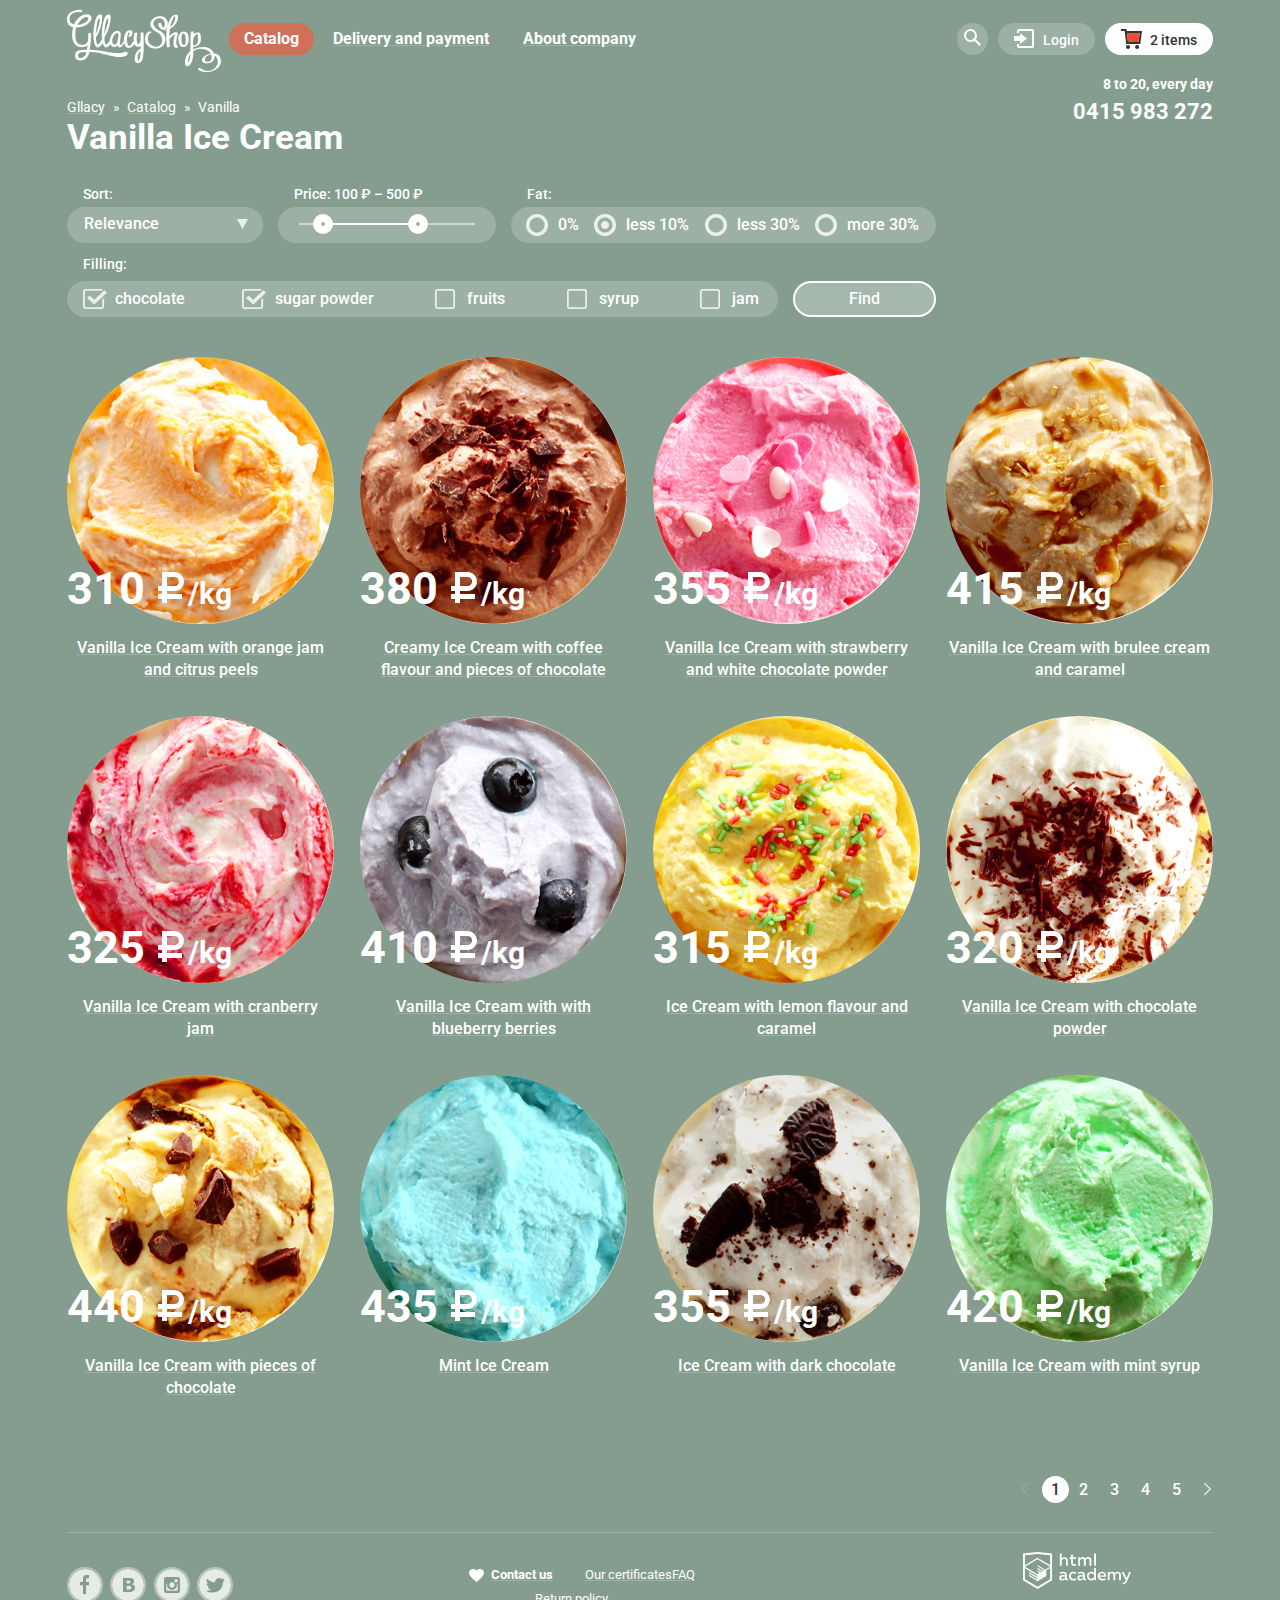
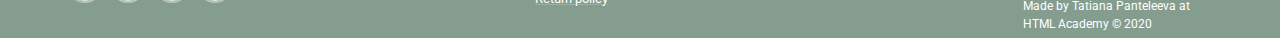
==== commit d1bfbb6c: "Translate" ====
--- a/catalog.html
+++ b/catalog.html
@@ -3,7 +3,7 @@
 
 <head>
   <meta charset="utf-8">
-  <title>HTML Academy: Глейси</title>
+  <title>HTML Academy: Gllacy</title>
   <link href="https://fonts.googleapis.com/css?family=Roboto:400,500,700&amp;subset=cyrillic" rel="stylesheet">
   <link href="css/style.css" rel="stylesheet">
 </head>
@@ -19,19 +19,19 @@
 
           <nav class="main-navigation">
             <ul class="site-navigation">
-              <li class="page-current"><a class="current site-navigation-item">Каталог</a>
+              <li class="page-current"><a class="current site-navigation-item">Catalog</a>
                 <div class="catalog-sub-menu-wrapper">
                   <ul class="catalog-sub-menu">
-                    <li>Новинки</li>
-                    <li class="catalog-sub-menu-current">Сливочное</li>
-                    <li><a href="#.">Щербеты</a></li>
-                    <li><a href="#.">Фруктовый лед</a></li>
-                    <li><a href="#.">Мелорин</a></li>
+                    <li>New arrivals</li>
+                    <li class="catalog-sub-menu-current">Vanilla</li>
+                    <li><a href="#.">Sorbet</a></li>
+                    <li><a href="#.">Fruit Ice Cream</a></li>
+                    <li><a href="#.">Dairy free</a></li>
                   </ul>
                 </div>
               </li>
-              <li><a class="site-navigation-item" href="#.">Доставка и оплата</a></li>
-              <li><a class="site-navigation-item" href="#.">О компании</a></li>
+              <li><a class="site-navigation-item" href="#.">Delivery and payment</a></li>
+              <li><a class="site-navigation-item" href="#.">About company</a></li>
             </ul>
           </nav>
 
@@ -47,7 +47,7 @@
               <div class="find-popup-wrapper">
                 <div class="find-popup">
                   <form class="find" id="search-form" action="/" method="get">
-                    <input type="text" placeholder="Что ищем?" />
+                    <input type="text" placeholder="Search" />
                   </form>
                 </div>
               </div>
@@ -59,17 +59,17 @@
                   <path
                     d="M18 0H5C4.46957 0 3.96086 0.210714 3.58579 0.585786C3.21071 0.960859 3 1.46957 3 2V4H5V2H18V17H5V15H3V17C3 17.5304 3.21071 18.0391 3.58579 18.4142C3.96086 18.7893 4.46957 19 5 19H18C18.5304 19 19.0391 18.7893 19.4142 18.4142C19.7893 18.0391 20 17.5304 20 17V2C20 1.46957 19.7893 0.960859 19.4142 0.585786C19.0391 0.210714 18.5304 0 18 0Z"
                     fill="white" />
-                </svg>Вход</a>
+                </svg>Login</a>
               <div class="login-popup-wrapper">
                 <div class="login-popup">
                   <form class="login-form" id="login-form" action="/" method="post">
-                    <input type="email" name="email" placeholder="Электронная почта">
-                    <input type="password" name="password" placeholder="Пароль">
+                    <input type="email" name="email" placeholder="email">
+                    <input type="password" name="password" placeholder="Password">
                     <div class="links-container">
-                      <button class="button button-login" type="button">Войти</button>
+                      <button class="button button-login" type="button">Login</button>
                       <div class="login-popup-links">
-                        <a href="#.">Забыли пароль?</a>
-                        <a href="#.">Новая регистрация</a>
+                        <a href="#.">Forgot your password?</a>
+                        <a href="#.">New registration</a>
                       </div>
                     </div>
                   </form>
@@ -90,29 +90,29 @@
                     d="M5.70345 2L5.46161 0H0V2H3.66795L5.17946 15H19.2869L21 2H5.70345ZM17.5034 13H6.97313L5.96545 4H18.6924L17.5034 13Z"
                     fill="#343434" />
                   <path d="M5.93506 4.03003L6.97297 13H17.5032L18.6923 4.03003H5.93506Z" fill="#E84D37" />
-                </svg>2 товара</a>
+                </svg>2 items</a>
 
               <div class="basket-popup-wrapper">
                 <div class="basket-popup">
                   <ul class="basket-products">
                     <li class="basket-product">
                       <button class="basket-button-delete"></button>
-                      <img src="img/product-one.jpg" width="33" height="33" alt="Сливочное">
-                      <p>Пломбир с апельсиновым джемом</p>
-                      <p class="weight-price">1,5 кг х <span class="price-for-kg">200 руб.</span></p>
+                      <img src="img/product-one.jpg" width="33" height="33" alt="Vanilla with orange jam">
+                      <p>Vanilla Ice Cream with orange jam</p>
+                      <p class="weight-price">1,5 kg х <span class="price-for-kg">200 руб.</span></p>
                       <p class="final-price">300 руб.</p>
                     </li>
 
                     <li class="basket-product">
                       <button class="basket-button-delete"></button>
-                      <img src="img/product-three.jpg" width="33" height="33" alt="Сливочно-клубничное">
-                      <p class="product-name">Клубничный пломбир с присыпкой из белого шоколада</p>
-                      <p class="weight-price">1,5 кг х <span class="price-for-kg">300 руб.</span></p>
+                      <img src="img/product-three.jpg" width="33" height="33" alt="Strawberry Ice Cream with white chocolate">
+                      <p class="product-name">Strawberry Ice Cream with white chocolate</p>
+                      <p class="weight-price">1,5 kg х <span class="price-for-kg">300 руб.</span></p>
                       <p class="final-price">450 руб.</p>
                     </li>
                   </ul>
-                  <p class="total">Итого: 750 руб.</p>
-                  <button class="button basket-button" type="button">Оформить заказ</button>
+                  <p class="total">Total: 750 руб.</p>
+                  <button class="button basket-button" type="button">Order</button>
                 </div>
               </div>
             </div>
@@ -120,38 +120,38 @@
         </header>
 
         <div class="phone-number">
-          <p>c 10 до 20, ежедневно</p>
-          <a href="tel:+78124502525">8 812 450-25-25</a>
+          <p>8 to 20, every day</p>
+          <a href="tel:+61415983272">0415 983 272</a>
         </div>
 
         <main class="container-catalog">
           <section class="breadcrumbs-nav">
-            <h2 class="visually-hidden">Навигация по страницам</h2>
+            <h2 class="visually-hidden">Navigation</h2>
             <ul class="breadcrumbs">
-              <li><a href="index.html">Главная</a></li>
-              <li><a href="#.">Каталог</a></li>
-              <li class="breadcrumbs-current">Сливочное</li>
+              <li><a href="index.html">Gllacy</a></li>
+              <li><a href="#.">Catalog</a></li>
+              <li class="breadcrumbs-current">Vanilla</li>
             </ul>
           </section>
 
-          <h1>Сливочное мороженое</h1>
+          <h1>Vanilla Ice Cream</h1>
 
           <section class="catalog-filter">
-            <h2 class="visually-hidden">Сортировка мороженного по критериям</h2>
+            <h2 class="visually-hidden">Sorting</h2>
             <form class="filter" method="get" action="https://echo.htmlacademy.ru">
               <div class="filter-wrapper-1">
                 <fieldset class="filter-sorting">
-                  <legend class="legend">Сортировка:</legend>
-                  <label class="visually-hidden" for="sorting">Сортировка:</label>
+                  <legend class="legend">Sort:</legend>
+                  <label class="visually-hidden" for="sorting">Sort:</label>
                   <select name="sorting" id="sorting" class="select">
-                    <option>по популярности</option>
-                    <option>сначала недорогие</option>
-                    <option>сначала дорогие</option>
-                    <option>по жирности</option>
+                    <option>Relevance</option>
+                    <option>Lowest Price</option>
+                    <option>Higest Price</option>
+                    <option>Fat procentage</option>
                   </select>
                 </fieldset>
                 <fieldset class="filter-price">
-                  <legend>Цена: 100 ₽ – 500 ₽</legend>
+                  <legend>Price: 100 ₽ – 500 ₽</legend>
                   <div class="range-controls">
                     <div class="range-line">
                       <div class="range-line-selected"></div>
@@ -162,7 +162,7 @@
                 </fieldset>
 
                 <fieldset class="fat-filter">
-                  <legend class="legend">Жирность:</legend>
+                  <legend class="legend">Fat:</legend>
                   <ul>
                     <li class="filter-option">
                       <input class="filter-input-radio visually-hidden" type="radio" name="fat-content" id="fat-0"
@@ -172,153 +172,153 @@
                     <li class="filter-option">
                       <input class="filter-input-radio visually-hidden" type="radio" name="fat-content" id="fat-less-10"
                         value="less-10" checked>
-                      <label for="fat-less-10">до 10%</label>
+                      <label for="fat-less-10">less 10%</label>
                     </li>
                     <li class="filter-option">
                       <input class="filter-input-radio visually-hidden" type="radio" name="fat-content" id="fat-less-30"
                         value="less-30">
-                      <label for="fat-less-30">до 30%</label>
+                      <label for="fat-less-30">less 30%</label>
                     </li>
                     <li class="filter-option">
                       <input class="filter-input-radio visually-hidden" type="radio" name="fat-content" id="fat-more-30"
                         value="more-30">
-                      <label for="fat-more-30">выше 30%</label>
+                      <label for="fat-more-30">more 30%</label>
                     </li>
                   </ul>
                 </fieldset>
               </div>
               <div class="filter-wrapper-2">
                 <fieldset class="filler-filter">
-                  <legend class="legend">Наполнители:</legend>
+                  <legend class="legend">Filling:</legend>
                   <ul>
                     <li class="filter-option">
                       <input class="filter-input-checkbox visually-hidden" type="checkbox" name="chocolate"
                         id="filter-chocolate" checked>
-                      <label for="filter-chocolate">шоколадные</label>
+                      <label for="filter-chocolate">chocolate</label>
                     </li>
                     <li class="filter-option">
                       <input class="filter-input-checkbox visually-hidden" type="checkbox" name="sugar"
                         id="filter-sugar" checked>
-                      <label for="filter-sugar">сахарные присыпки</label>
+                      <label for="filter-sugar">sugar powder</label>
                     </li>
                     <li class="filter-option">
                       <input class="filter-input-checkbox visually-hidden" type="checkbox" name="fruits"
                         id="filter-fruits">
-                      <label for="filter-fruits">фрукты</label>
-                    </li>
-                    <li class="filter-option">
-                      <input class="filter-input-checkbox visually-hidden" type="checkbox" name="syrops"
+                      <label for="filter-fruits">fruits</label>
+                    </li>
+                    <li class="filter-option">
+                      <input class="filter-input-checkbox visually-hidden" type="checkbox" name="syrups"
                         id="filter-syrops">
-                      <label for="filter-syrops">сиропы</label>
+                      <label for="filter-syrops">syrup</label>
                     </li>
                     <li class="filter-option">
                       <input class="filter-input-checkbox visually-hidden" type="checkbox" name="jams" id="filter-jams">
-                      <label for="filter-jams">джемы</label>
+                      <label for="filter-jams">jam</label>
                     </li>
                   </ul>
                 </fieldset>
-                <button type="submit" class="filter-button">Применить</button>
+                <button type="submit" class="filter-button">Find</button>
               </div>
             </form>
           </section>
 
           <section class="products">
-            <h2 class="visually-hidden">Мороженое</h2>
+            <h2 class="visually-hidden">Ice Cream</h2>
             <ul class="products-list">
               <li class="product-item">
-                <img src="img/product-one.jpg" width="267" height="267" alt="Сливочное">
-                <p class="price">310<span class="currency-weight">/кг</span></p>
-                <a href="#.">Сливочное с апельсиновым джемом и цитрусовой стружкой</a>
-                <div class="preview">
-                  <button class="button" type="button">Быстрый просмотр</button>
-                </div>
-              </li>
-              <li class="product-item">
-                <img src="img/product-two.jpg" width="267" height="267" alt="Сливочно-кофейное">
-                <p class="price">380<span class="currency-weight">/кг</span></p>
-                <a href="#.">Сливочно-кофейное с кусочками шоколада</a>
-                <div class="preview">
-                  <button class="button" type="button">Быстрый просмотр</button>
-                </div>
-              </li>
-              <li class="product-item">
-                <img src="img/product-three.jpg" width="267" height="267" alt="Сливочно-клубничное">
-                <p class="price">355<span class="currency-weight">/кг</span></p>
-                <a href="#.">Сливочно-клубничное с присыпкой из белого шоколада</a>
-                <div class="preview">
-                  <button class="button" type="button">Быстрый просмотр</button>
-                </div>
-              </li>
-              <li class="product-item">
-                <img src="img/product-four.jpg" width="267" height="267" alt="крем-брюле">
-                <p class="price">415<span class="currency-weight">/кг</span></p>
-                <a href="#.">Сливочное крем-брюле с карамельной подливкой</a>
-                <div class="preview">
-                  <button class="button" type="button">Быстрый просмотр</button>
-                </div>
-              </li>
-              <li class="product-item">
-                <img src="img/product-five.jpg" width="267" height="267" alt="Сливочное">
-                <p class="price">325<span class="currency-weight">/кг</span></p>
-                <a href="#.">Сливочное с брусничным джемом</a>
-                <div class="preview">
-                  <button class="button" type="button">Быстрый просмотр</button>
-                </div>
-              </li>
-              <li class="product-item">
-                <img src="img/product-six.jpg" width="267" height="267" alt="Сливочно-кофейное">
-                <p class="price">410<span class="currency-weight">/кг</span></p>
-                <a href="#.">Сливочно-черничное с цельными ягодами черники</a>
-                <div class="preview">
-                  <button class="button" type="button">Быстрый просмотр</button>
-                </div>
-              </li>
-              <li class="product-item">
-                <img src="img/product-seven.jpg" width="267" height="267" alt="Сливочно-клубничное">
-                <p class="price">315<span class="currency-weight">/кг</span></p>
-                <a href="#.">Сливочно-лимонное с карамельной присыпкой</a>
-                <div class="preview">
-                  <button class="button" type="button">Быстрый просмотр</button>
-                </div>
-              </li>
-              <li class="product-item">
-                <img src="img/product-eight.jpg" width="267" height="267" alt="крем-брюле">
-                <p class="price">320<span class="currency-weight">/кг</span></p>
-                <a href="#.">Сливочное с шоколадной стружкой</a>
-                <div class="preview">
-                  <button class="button" type="button">Быстрый просмотр</button>
-                </div>
-              </li>
-              <li class="product-item">
-                <img src="img/product-nine.jpg" width="267" height="267" alt="Сливочное">
-                <p class="price">440<span class="currency-weight">/кг</span></p>
-                <a href="#.">Сливочно-ванильное с кусочками шоколада</a>
-                <div class="preview">
-                  <button class="button" type="button">Быстрый просмотр</button>
-                </div>
-              </li>
-              <li class="product-item">
-                <img src="img/product-ten.jpg" width="267" height="267" alt="Сливочно-кофейное">
-                <p class="price">435<span class="currency-weight">/кг</span></p>
-                <a href="#.">Сливочное с ментоловым сиропом</a>
-                <div class="preview">
-                  <button class="button" type="button">Быстрый просмотр</button>
-                </div>
-              </li>
-              <li class="product-item">
-                <img src="img/product-eleven.jpg" width="267" height="267" alt="Сливочно-клубничное">
-                <p class="price">355<span class="currency-weight">/кг</span></p>
-                <a href="#.">Сливочное с кусочками черного шоколада</a>
-                <div class="preview">
-                  <button class="button" type="button">Быстрый просмотр</button>
-                </div>
-              </li>
-              <li class="product-item">
-                <img src="img/product-twelve.jpg" width="267" height="267" alt="крем-брюле">
-                <p class="price">420<span class="currency-weight">/кг</span></p>
-                <a href="#.">Сливочное с мятным сиропом</a>
-                <div class="preview">
-                  <button class="button" type="button">Быстрый просмотр</button>
+                <img src="img/product-one.jpg" width="267" height="267" alt="Vanilla">
+                <p class="price">310<span class="currency-weight">/kg</span></p>
+                <a href="#.">Vanilla Ice Cream with orange jam and citrus peels</a>
+                <div class="preview">
+                  <button class="button" type="button">Quick view</button>
+                </div>
+              </li>
+              <li class="product-item">
+                <img src="img/product-two.jpg" width="267" height="267" alt="Vanilla and coffee">
+                <p class="price">380<span class="currency-weight">/kg</span></p>
+                <a href="#.">Creamy Ice Cream with coffee flavour and pieces of chocolate</a>
+                <div class="preview">
+                  <button class="button" type="button">Quick view</button>
+                </div>
+              </li>
+              <li class="product-item">
+                <img src="img/product-three.jpg" width="267" height="267" alt="Vanilla and raspberry">
+                <p class="price">355<span class="currency-weight">/kg</span></p>
+                <a href="#.">Vanilla Ice Cream with strawberry and white chocolate powder</a>
+                <div class="preview">
+                  <button class="button" type="button">Quick view</button>
+                </div>
+              </li>
+              <li class="product-item">
+                <img src="img/product-four.jpg" width="267" height="267" alt="Cream brulee">
+                <p class="price">415<span class="currency-weight">/kg</span></p>
+                <a href="#.">Vanilla Ice Cream with brulee cream and caramel</a>
+                <div class="preview">
+                  <button class="button" type="button">Quick view</button>
+                </div>
+              </li>
+              <li class="product-item">
+                <img src="img/product-five.jpg" width="267" height="267" alt="Vanilla with cranberry">
+                <p class="price">325<span class="currency-weight">/kg</span></p>
+                <a href="#.">Vanilla Ice Cream with cranberry jam</a>
+                <div class="preview">
+                  <button class="button" type="button">Quick view</button>
+                </div>
+              </li>
+              <li class="product-item">
+                <img src="img/product-six.jpg" width="267" height="267" alt="Vanilla with blueberry">
+                <p class="price">410<span class="currency-weight">/kg</span></p>
+                <a href="#.">Vanilla Ice Cream with with blueberry berries</a>
+                <div class="preview">
+                  <button class="button" type="button">Quick view</button>
+                </div>
+              </li>
+              <li class="product-item">
+                <img src="img/product-seven.jpg" width="267" height="267" alt="Lemon Ice Cream with caramel">
+                <p class="price">315<span class="currency-weight">/kg</span></p>
+                <a href="#.">Ice Cream with lemon flavour and caramel</a>
+                <div class="preview">
+                  <button class="button" type="button">Quick view</button>
+                </div>
+              </li>
+              <li class="product-item">
+                <img src="img/product-eight.jpg" width="267" height="267" alt="Vanilla and chocolate powder">
+                <p class="price">320<span class="currency-weight">/kg</span></p>
+                <a href="#.">Vanilla Ice Cream with chocolate powder</a>
+                <div class="preview">
+                  <button class="button" type="button">Quick view</button>
+                </div>
+              </li>
+              <li class="product-item">
+                <img src="img/product-nine.jpg" width="267" height="267" alt="Vanilla and chocolate">
+                <p class="price">440<span class="currency-weight">/kg</span></p>
+                <a href="#.">Vanilla Ice Cream with pieces of chocolate</a>
+                <div class="preview">
+                  <button class="button" type="button">Quick view</button>
+                </div>
+              </li>
+              <li class="product-item">
+                <img src="img/product-ten.jpg" width="267" height="267" alt="Mint Ice Cream">
+                <p class="price">435<span class="currency-weight">/kg</span></p>
+                <a href="#.">Mint Ice Cream</a>
+                <div class="preview">
+                  <button class="button" type="button">Quick view</button>
+                </div>
+              </li>
+              <li class="product-item">
+                <img src="img/product-eleven.jpg" width="267" height="267" alt="Ice Cream with dark chocolate">
+                <p class="price">355<span class="currency-weight">/kg</span></p>
+                <a href="#.">Ice Cream with dark chocolate</a>
+                <div class="preview">
+                  <button class="button" type="button">Quick view</button>
+                </div>
+              </li>
+              <li class="product-item">
+                <img src="img/product-twelve.jpg" width="267" height="267" alt="Vanilla Ice Cream with mint syrup">
+                <p class="price">420<span class="currency-weight">/kg</span></p>
+                <a href="#.">Vanilla Ice Cream with mint syrup</a>
+                <div class="preview">
+                  <button class="button" type="button">Quick view</button>
                 </div>
               </li>
             </ul>
@@ -385,10 +385,10 @@
           </ul>
 
           <ul class="about-company">
-            <li><a href="#.">Для поставщиков</a></li>
-            <li><a href="#.">Наши документы</a></li>
-            <li><a href="#.">О производстве</a></li>
-            <li><a href="#.">Экологические стандарты</a></li>
+            <li><a href="#.">Contact us</a></li>
+            <li><a href="#.">Our certificates</a></li>
+            <li><a href="#.">FAQ</a></li>
+            <li><a href="#.">Return policy</a></li>
           </ul>
 
           <div class="footer-copyright">
@@ -401,7 +401,8 @@
                   transform="translate(0 -0.02)" fill="#fff" />
               </svg>
             </a>
-            <p>Сделано в <a href="https://htmlacademy.ru/intensive/htmlcss">HTML Academy </a>© 2020</p>
+            <p>Made by Tatiana Panteleeva at <a href="https://htmlacademy.ru/intensive/htmlcss">HTML Academy </a>© 2020
+            </p>
           </div>
         </footer>
       </div>
@@ -409,4 +410,4 @@
   </div>
 </body>
 
-</html>+</html>
--- a/css/style.css
+++ b/css/style.css
@@ -97,11 +97,8 @@
   list-style: none;
 }
 
-.site-navigation .navigation-item{
+.site-navigation a {
   margin-right: 4px;
-}
-
-.site-navigation a {
   padding: 7px 15px;
   color: #ffffff;
   background-color: transparent;
@@ -430,7 +427,7 @@
   border-radius: 25px;
 }
 
-.basket-text svg{
+.basket-text svg {
   content: "";
   position: absolute;
   top: 6px;
@@ -440,11 +437,11 @@
   background-color: transparent;
 }
 
-.basket-text:hover svg g{
+.basket-text:hover svg g {
   fill: #000000;
 }
 
-.catalog-sub-menu-wrapper{
+.catalog-sub-menu-wrapper {
   position: absolute;
   top: 32px;
   left: -6px;
@@ -468,7 +465,7 @@
   z-index: 10;
 }
 
-.basket-popup-wrapper{
+.basket-popup-wrapper {
   position: absolute;
   top: 30px;
   right: 0px;
@@ -761,7 +758,7 @@
 }
 
 .preview button {
-  margin-top: 320px;
+  margin-top: 323px;
   z-index: 2;
 }
 
@@ -1055,7 +1052,7 @@
   height: 430px;
 }
 
-.map .site-page{
+.map .site-page {
   position: relative;
 }
 
@@ -1111,7 +1108,7 @@
   line-height: 24px;
 }
 
-.contacts-phone{
+.contacts-phone {
   display: inline-block;
   margin: 0;
   padding: 0;
@@ -1350,6 +1347,7 @@
   width: 428px;
   padding-top: 10px;
   height: 154px;
+  margin-bottom: 21px;
 }
 
 .feedback-form p {
@@ -1397,8 +1395,8 @@
 
 .popup-close {
   position: absolute;
-  top: 5px;
-  right: 15px;
+  top: 6px;
+  right: 10px;
   width: 18px;
   height: 17px;
   font-size: 0px;
@@ -1421,8 +1419,8 @@
 .popup button {
   font-family: "Roboto", Arial, sans-serif;
   float: right;
-  padding-right: 20px;
-  padding-left: 20px;
+  padding-right: 24px;
+  padding-left: 24px;
 }
 /*!
   * ===========================================================
@@ -1436,8 +1434,7 @@
   text-decoration: none;
 }
 
-.page-current .current {
-  margin-right: 4px;
+.page-current .current { 
   padding: 7px 15px;
   color: #ffffff;
   background-color: #d07058;
@@ -1458,7 +1455,7 @@
   background-color: #fff;
 }
 
-.basket-full svg{
+.basket-full svg {
   content: "";
   position: absolute;
   top: 6px;
@@ -1501,7 +1498,7 @@
   line-height: 16px;
 }
 
-.basket-products p:first-of-type{
+.basket-products p:first-of-type {
   width: 220px;
 }
 
@@ -1510,14 +1507,14 @@
   align-items: center;
   flex-direction: row;
   position: relative;
-  padding: 0 0 20px 0;
-}
-
-.basket-products li:last-child{
+  padding: 0 0 22px 0;
+}
+
+.basket-products li:last-child {
   padding-bottom: 23px;
 }
 
-.basket-products li:last-child .product-name{
+.basket-products li:last-child .product-name {
   margin-bottom: -15px;
 }
 
@@ -1589,7 +1586,7 @@
  * CATALOG BREADCRUMBS SECTION
  * ===========================================================
  */
- .breadcrumbs-nav{
+ .breadcrumbs-nav {
   margin: 10px 0 2px 0;
  }
 
@@ -1698,7 +1695,7 @@
 
 legend {
   padding-bottom: 5px;
-  padding-left: 15px;
+  padding-left: 16px;
 }
 
 .catalog-filter {
@@ -1794,7 +1791,7 @@
  * ===========================================================
  */
 
- .filter-price .left-price{
+ .filter-price .left-price {
    padding-right: 15px;
  }
 
@@ -1852,7 +1849,7 @@
  * CATALOG FILTERS - fat filter SECTION
  * ===========================================================
  */
- .fat-filter{
+ .fat-filter {
   box-sizing: border-box;
  }
 
@@ -1929,7 +1926,7 @@
   font-weight: 500;
 }
 
-.filler-filter li:nth-child(2){
+.filler-filter li:nth-child(2) {
   margin-left: -4px;
 }
 
@@ -2024,7 +2021,7 @@
  * ===========================================================
  */
 .paginator {
-  padding: 45px 0 31px 0;
+  padding: 40px 0 31px 0;
   text-align: right;
 }
 
@@ -2035,7 +2032,7 @@
   margin: 0;
 }
 
-.pagination{
+.pagination {
   display: flex;
   justify-content: flex-end;
   list-style: none;
@@ -2052,7 +2049,7 @@
   margin-right: 2px;
 }
 
-.pagination li:nth-child(3){
+.pagination li:nth-child(3) {
   margin-left: 0px;
 }
 
@@ -2102,16 +2099,19 @@
 } 
 
 
-.site-wrapper-catalog .products-list li:nth-child(5) a{
+.site-wrapper-catalog .products-list li:nth-child(5) a {
   width: 240px;
 } 
 
-.site-wrapper-catalog .products-list li:nth-child(9) a{
+.site-wrapper-catalog .products-list li:nth-child(9) a {
   width: 240px;
-
-}
-
-.site-wrapper-catalog .footer-copyright{
+}
+
+.site-wrapper-catalog .footer-copyright {
   padding-top: 13px;
 }
 
+.site-wrapper-catalog .about-company {
+  padding-top: 3px;
+}
+
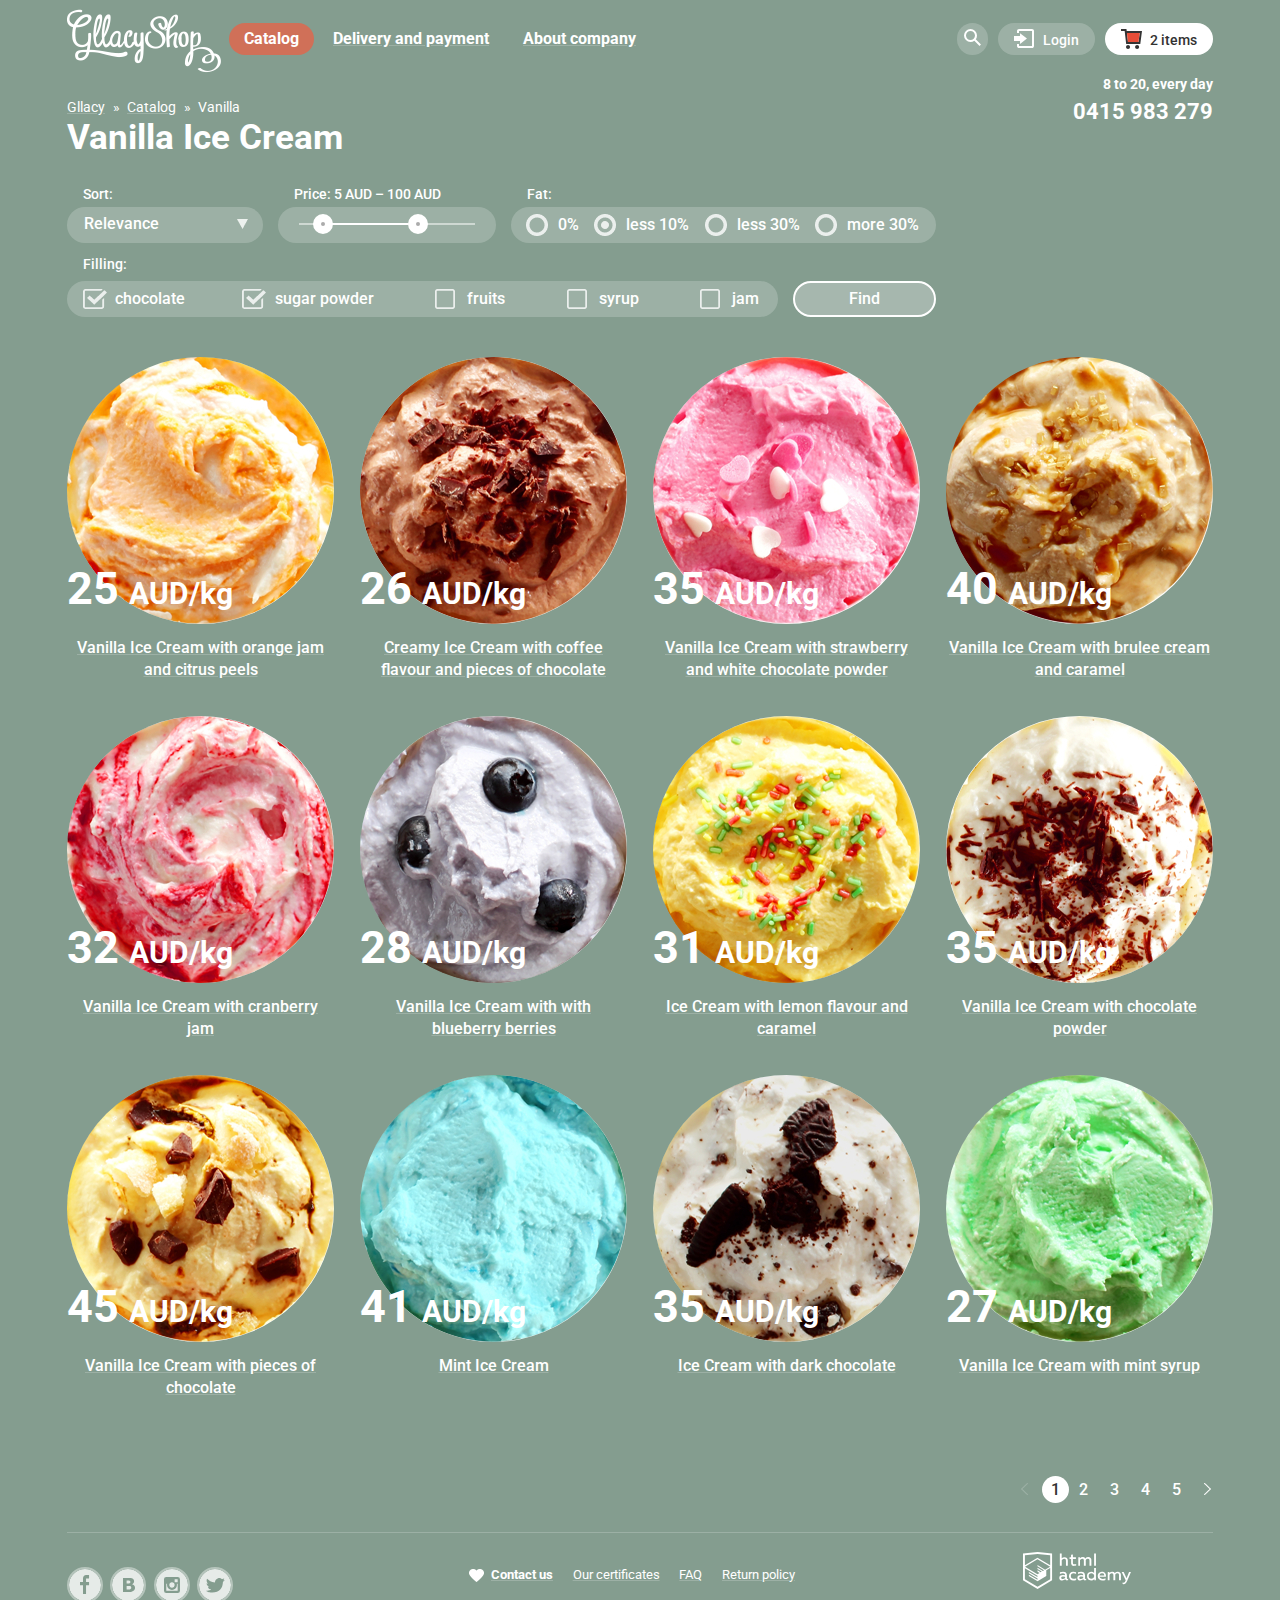
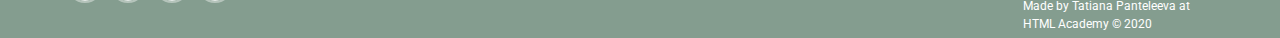
==== commit 2932bf15: "fix css, prices" ====
--- a/catalog.html
+++ b/catalog.html
@@ -99,19 +99,20 @@
                       <button class="basket-button-delete"></button>
                       <img src="img/product-one.jpg" width="33" height="33" alt="Vanilla with orange jam">
                       <p>Vanilla Ice Cream with orange jam</p>
-                      <p class="weight-price">1,5 kg х <span class="price-for-kg">200 руб.</span></p>
-                      <p class="final-price">300 руб.</p>
+                      <p class="weight-price">1,5 kg х <span class="price-for-kg">20 AUD</span></p>
+                      <p class="final-price">30 AUD</p>
                     </li>
 
                     <li class="basket-product">
                       <button class="basket-button-delete"></button>
-                      <img src="img/product-three.jpg" width="33" height="33" alt="Strawberry Ice Cream with white chocolate">
+                      <img src="img/product-three.jpg" width="33" height="33"
+                        alt="Strawberry Ice Cream with white chocolate">
                       <p class="product-name">Strawberry Ice Cream with white chocolate</p>
-                      <p class="weight-price">1,5 kg х <span class="price-for-kg">300 руб.</span></p>
-                      <p class="final-price">450 руб.</p>
+                      <p class="weight-price">1,5 kg х <span class="price-for-kg">30 AUD/kg</span></p>
+                      <p class="final-price">40 AUD/kg.</p>
                     </li>
                   </ul>
-                  <p class="total">Total: 750 руб.</p>
+                  <p class="total">Total: 70 AUD/kg</p>
                   <button class="button basket-button" type="button">Order</button>
                 </div>
               </div>
@@ -121,7 +122,7 @@
 
         <div class="phone-number">
           <p>8 to 20, every day</p>
-          <a href="tel:+61415983272">0415 983 272</a>
+          <a href="tel:+61415983279">0415 983 279</a>
         </div>
 
         <main class="container-catalog">
@@ -151,7 +152,7 @@
                   </select>
                 </fieldset>
                 <fieldset class="filter-price">
-                  <legend>Price: 100 ₽ – 500 ₽</legend>
+                  <legend>Price: 5 AUD – 100 AUD</legend>
                   <div class="range-controls">
                     <div class="range-line">
                       <div class="range-line-selected"></div>
@@ -227,7 +228,7 @@
             <ul class="products-list">
               <li class="product-item">
                 <img src="img/product-one.jpg" width="267" height="267" alt="Vanilla">
-                <p class="price">310<span class="currency-weight">/kg</span></p>
+                <p class="price">25<span class="currency-weight">AUD/kg</span></p>
                 <a href="#.">Vanilla Ice Cream with orange jam and citrus peels</a>
                 <div class="preview">
                   <button class="button" type="button">Quick view</button>
@@ -235,7 +236,7 @@
               </li>
               <li class="product-item">
                 <img src="img/product-two.jpg" width="267" height="267" alt="Vanilla and coffee">
-                <p class="price">380<span class="currency-weight">/kg</span></p>
+                <p class="price">26<span class="currency-weight">AUD/kg</span></p>
                 <a href="#.">Creamy Ice Cream with coffee flavour and pieces of chocolate</a>
                 <div class="preview">
                   <button class="button" type="button">Quick view</button>
@@ -243,7 +244,7 @@
               </li>
               <li class="product-item">
                 <img src="img/product-three.jpg" width="267" height="267" alt="Vanilla and raspberry">
-                <p class="price">355<span class="currency-weight">/kg</span></p>
+                <p class="price">35<span class="currency-weight">AUD/kg</span></p>
                 <a href="#.">Vanilla Ice Cream with strawberry and white chocolate powder</a>
                 <div class="preview">
                   <button class="button" type="button">Quick view</button>
@@ -251,7 +252,7 @@
               </li>
               <li class="product-item">
                 <img src="img/product-four.jpg" width="267" height="267" alt="Cream brulee">
-                <p class="price">415<span class="currency-weight">/kg</span></p>
+                <p class="price">40<span class="currency-weight">AUD/kg</span></p>
                 <a href="#.">Vanilla Ice Cream with brulee cream and caramel</a>
                 <div class="preview">
                   <button class="button" type="button">Quick view</button>
@@ -259,7 +260,7 @@
               </li>
               <li class="product-item">
                 <img src="img/product-five.jpg" width="267" height="267" alt="Vanilla with cranberry">
-                <p class="price">325<span class="currency-weight">/kg</span></p>
+                <p class="price">32<span class="currency-weight">AUD/kg</span></p>
                 <a href="#.">Vanilla Ice Cream with cranberry jam</a>
                 <div class="preview">
                   <button class="button" type="button">Quick view</button>
@@ -267,7 +268,7 @@
               </li>
               <li class="product-item">
                 <img src="img/product-six.jpg" width="267" height="267" alt="Vanilla with blueberry">
-                <p class="price">410<span class="currency-weight">/kg</span></p>
+                <p class="price">28<span class="currency-weight">AUD/kg</span></p>
                 <a href="#.">Vanilla Ice Cream with with blueberry berries</a>
                 <div class="preview">
                   <button class="button" type="button">Quick view</button>
@@ -275,7 +276,7 @@
               </li>
               <li class="product-item">
                 <img src="img/product-seven.jpg" width="267" height="267" alt="Lemon Ice Cream with caramel">
-                <p class="price">315<span class="currency-weight">/kg</span></p>
+                <p class="price">31<span class="currency-weight">AUD/kg</span></p>
                 <a href="#.">Ice Cream with lemon flavour and caramel</a>
                 <div class="preview">
                   <button class="button" type="button">Quick view</button>
@@ -283,7 +284,7 @@
               </li>
               <li class="product-item">
                 <img src="img/product-eight.jpg" width="267" height="267" alt="Vanilla and chocolate powder">
-                <p class="price">320<span class="currency-weight">/kg</span></p>
+                <p class="price">35<span class="currency-weight">AUD/kg</span></p>
                 <a href="#.">Vanilla Ice Cream with chocolate powder</a>
                 <div class="preview">
                   <button class="button" type="button">Quick view</button>
@@ -291,7 +292,7 @@
               </li>
               <li class="product-item">
                 <img src="img/product-nine.jpg" width="267" height="267" alt="Vanilla and chocolate">
-                <p class="price">440<span class="currency-weight">/kg</span></p>
+                <p class="price">45<span class="currency-weight">AUD/kg</span></p>
                 <a href="#.">Vanilla Ice Cream with pieces of chocolate</a>
                 <div class="preview">
                   <button class="button" type="button">Quick view</button>
@@ -299,7 +300,7 @@
               </li>
               <li class="product-item">
                 <img src="img/product-ten.jpg" width="267" height="267" alt="Mint Ice Cream">
-                <p class="price">435<span class="currency-weight">/kg</span></p>
+                <p class="price">41<span class="currency-weight">AUD/kg</span></p>
                 <a href="#.">Mint Ice Cream</a>
                 <div class="preview">
                   <button class="button" type="button">Quick view</button>
@@ -307,7 +308,7 @@
               </li>
               <li class="product-item">
                 <img src="img/product-eleven.jpg" width="267" height="267" alt="Ice Cream with dark chocolate">
-                <p class="price">355<span class="currency-weight">/kg</span></p>
+                <p class="price">35<span class="currency-weight">AUD/kg</span></p>
                 <a href="#.">Ice Cream with dark chocolate</a>
                 <div class="preview">
                   <button class="button" type="button">Quick view</button>
@@ -315,7 +316,7 @@
               </li>
               <li class="product-item">
                 <img src="img/product-twelve.jpg" width="267" height="267" alt="Vanilla Ice Cream with mint syrup">
-                <p class="price">420<span class="currency-weight">/kg</span></p>
+                <p class="price">27<span class="currency-weight">AUD/kg</span></p>
                 <a href="#.">Vanilla Ice Cream with mint syrup</a>
                 <div class="preview">
                   <button class="button" type="button">Quick view</button>
--- a/css/style.css
+++ b/css/style.css
@@ -387,13 +387,13 @@
   font-weight: 400;
   line-height: 24px;
   padding-left: 20px;
-  margin-bottom: -3px;
   background-color: transparent;
   text-decoration: underline;
   text-decoration-color: rgba(50, 50, 50, 0.302);
 }
 
 .login-popup-links {
+  margin-top: -17px;
   width: 120px;
   background: transparent;
 }
@@ -668,23 +668,6 @@
   border-radius: 50%;
 }
 
-.hit {
-  position: relative;
-}
-
-.hit:before {
-  content: "";
-  position: absolute;
-  width: 61px;
-  height: 61px;
-  background-image: url("../img/hit.svg");
-  background-position: 0 0;
-  background-repeat: no-repeat;
-  top: 0px;
-  left: 0px;
-  z-index: 3;
-}
-
 .price {
   font-size: 45px;
   font-weight: 700;
@@ -694,21 +677,8 @@
   left: 0px;
 }
 
-.currency-weight:before {
-  position: absolute;
-  content: "";
-  position: absolute;
-  width: 30px;
-  height: 35px;
-  top: 4px;
-  left: 89px;
-  background-image: url("../img/ruble.svg");
-  background-position: 0 0;
-  background-repeat: no-repeat;
-}
-
 .currency-weight {
-  padding-left: 43px;
+  padding-left: 10px;
   font-size: 30px;
   font-weight: 700;
   line-height: 45px;
@@ -1185,6 +1155,7 @@
   height: 48px;
   width: 304px;
   flex-wrap: wrap;
+  justify-content: space-between;
   margin: auto 0;
   padding-left: 38px;
 }
@@ -1217,14 +1188,6 @@
   background-image: url("../img/heart.svg");
   background-repeat: no-repeat;
   background-position: center;
-}
-
-.about-company li:nth-child(2) a {
-  padding-left: 32px;
-}
-
-.about-company li:nth-child(4) a {
-  padding-left: 44px;
 }
 
 .about-company a:hover,
